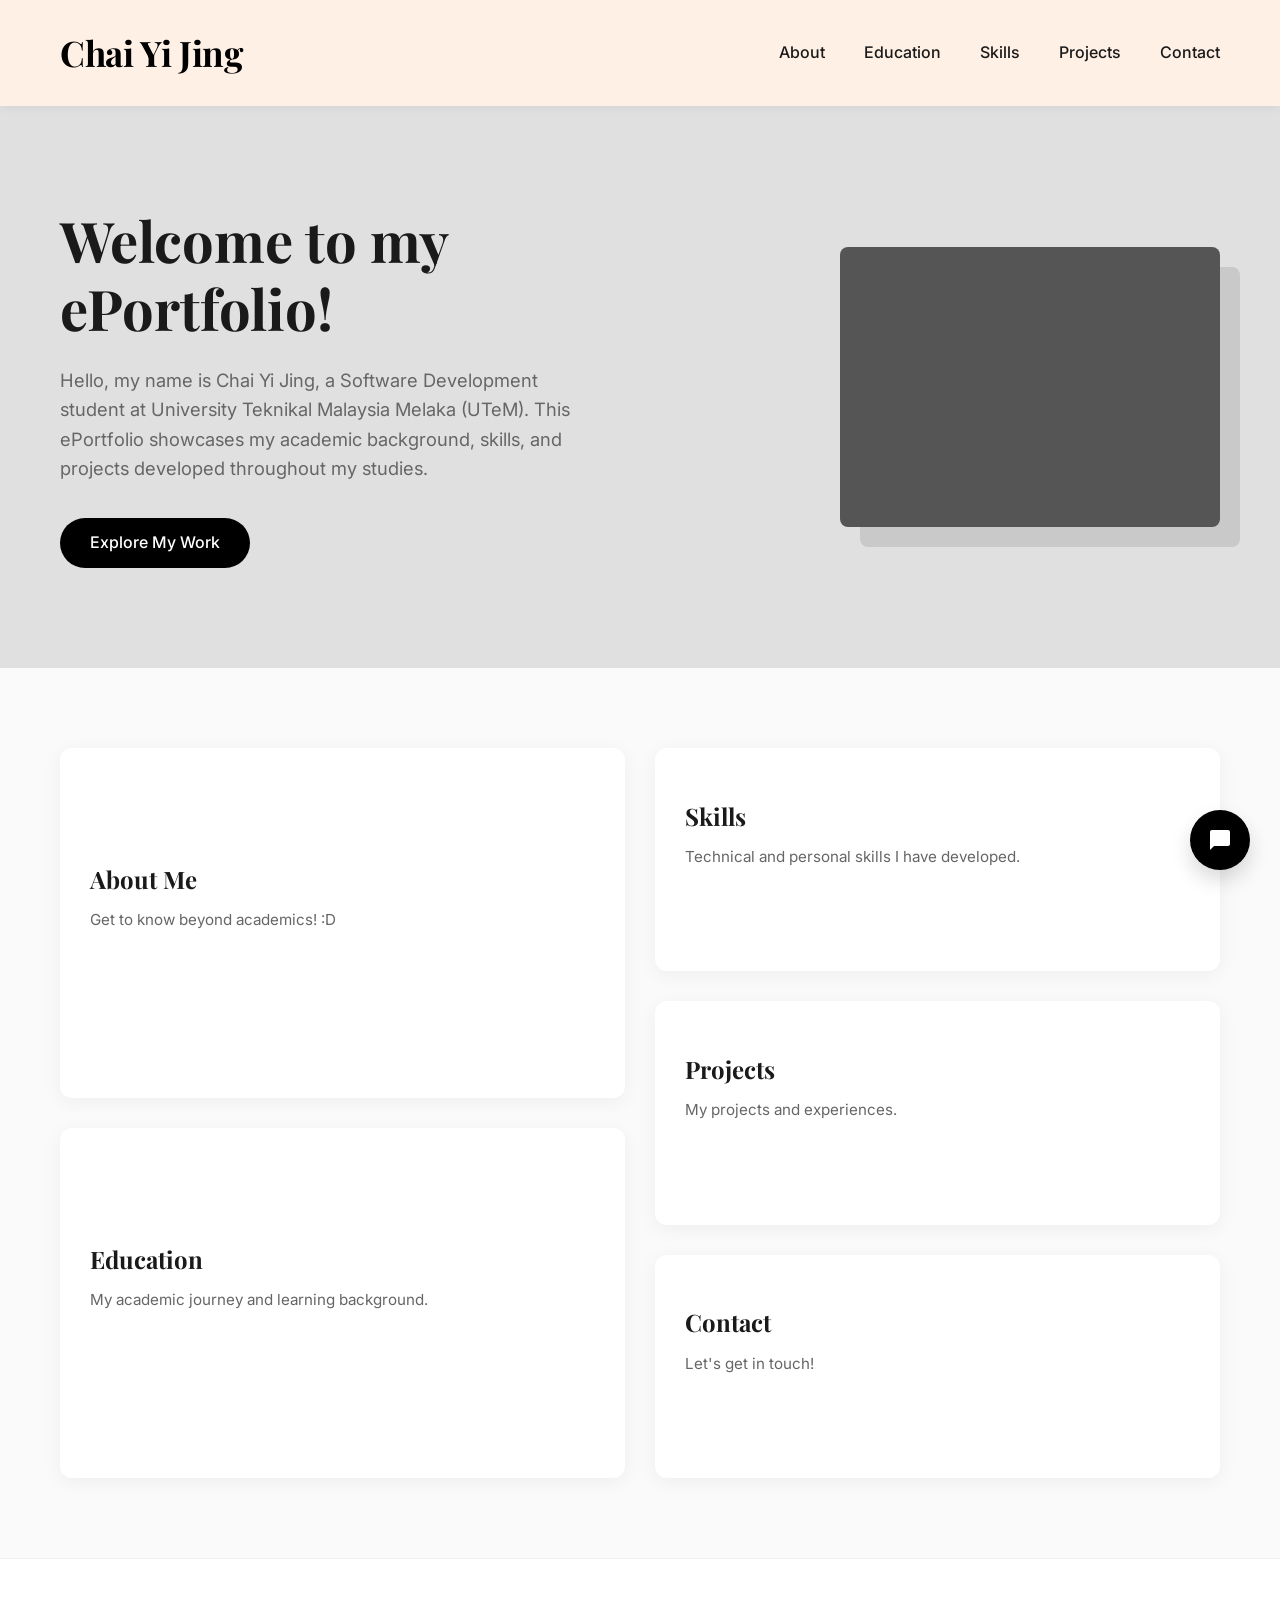
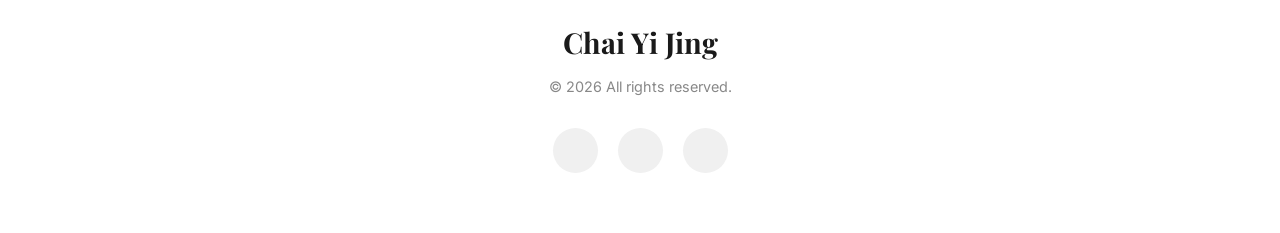
==== index.html @ 1f713e65 "Created simple home page" ====
<!DOCTYPE html>
<html lang="en">

<head>
    <meta charset="UTF-8">
    <meta name="viewport" content="width=device-width, initial-scale=1.0">
    <title>Chai Yi Jing - Portfolio</title>
    <!-- Google Fonts -->
    <link rel="preconnect" href="https://fonts.googleapis.com">
    <link rel="preconnect" href="https://fonts.gstatic.com" crossorigin>
    <link
        href="https://fonts.googleapis.com/css2?family=Inter:wght@400;500;600&family=Playfair+Display:wght@700&display=swap"
        rel="stylesheet">
    <link rel="stylesheet" href="css/style.css">
</head>

<body>
    <!-- Header -->
    <header>
        <div class="container header-container">
            <div class="logo">Chai Yi Jing</div>
            <nav>
                <a href="about.html" class="nav-link">About</a>
                <a href="education.html" class="nav-link">Education</a>
                <a href="skills.html" class="nav-link">Skills</a>
                <a href="projects.html" class="nav-link">Projects</a>
                <a href="contact.html" class="nav-link contact-btn">Contact</a>
            </nav>
        </div>
    </header>

    <main>
        <!-- Hero Section -->
        <section class="hero fade-in">
            <div class="container hero-container">
                <div class="hero-text">
                    <h2>Welcome to my <br>ePortfolio!</h2>
                    <p>
                        Hello, my name is Chai Yi Jing, a Software Development student at University Teknikal Malaysia
                        Melaka (UTeM). This ePortfolio showcases my academic background, skills, and projects developed
                        throughout my studies.
                    </p>
                    <a href="projects.html" class="btn btn-primary">Explore My Work</a>
                </div>
                <div class="hero-image-container">
                    <div class="hero-image-placeholder float-animation">
                        <!-- Placeholder for user image -->
                    </div>
                </div>
            </div>
        </section>

        <!-- Grid Section -->
        <section class="grid-section">
            <div class="container">
                <!-- Left Column -->
                <div class="grid-column left">
                    <div class="grid-item item-large scroll-reveal">
                        <div class="card-content">
                            <h3>About Me</h3>
                            <p>Get to know beyond academics! :D</p>
                            <span class="arrow">→</span>
                        </div>
                    </div>
                    <div class="grid-item item-large scroll-reveal">
                        <div class="card-content">
                            <h3>Education</h3>
                            <p>My academic journey and learning background.</p>
                            <span class="arrow">→</span>
                        </div>
                    </div>
                </div>

                <!-- Right Column -->
                <div class="grid-column right">
                    <div class="grid-item item-medium scroll-reveal">
                        <div class="card-content">
                            <h3>Skills</h3>
                            <p>Technical and personal skills I have developed.</p>
                            <span class="arrow">→</span>
                        </div>
                    </div>
                    <div class="grid-item item-medium scroll-reveal">
                        <div class="card-content">
                            <h3>Projects</h3>
                            <p>My projects and experiences.</p>
                            <span class="arrow">→</span>
                        </div>
                    </div>
                    <div class="grid-item item-medium scroll-reveal">
                        <div class="card-content">
                            <h3>Contact</h3>
                            <p>Let's get in touch!</p>
                            <span class="arrow">→</span>
                        </div>
                    </div>
                </div>
            </div>
        </section>
    </main>

    <!-- Footer -->
    <footer>
        <div class="container">
            <h3>Chai Yi Jing</h3>
            <p>© 2026 All rights reserved.</p>
            <div class="social-icons">
                <a href="#" class="circle"></a>
                <a href="#" class="circle"></a>
                <a href="#" class="circle"></a>
            </div>
            <!-- Chat icon -->
            <div class="chat-icon">
                <svg width="24" height="24" viewBox="0 0 24 24" fill="white" xmlns="http://www.w3.org/2000/svg">
                    <path d="M20 2H4C2.9 2 2 2.9 2 4V22L6 18H20C21.1 18 22 17.1 22 16V4C22 2.9 21.1 2 20 2Z" />
                </svg>
            </div>
        </div>
    </footer>
    <script src="js/script.js"></script>
</body>

</html>
---- css/style.css ----
/* CSS Variables for Consistency */
:root {
    --primary-color: #1a1a1a;
    --secondary-color: #666666;
    --accent-color: #000000;
    --bg-peach: #FFF0E5;
    --bg-gray: #E0E0E0;
    --bg-card: #F5F5F5;
    --font-heading: 'Playfair Display', serif;
    --font-body: 'Inter', sans-serif;
    --transition-speed: 0.3s;
}

/* Reset and Base Styles */
* {
    box-sizing: border-box;
    margin: 0;
    padding: 0;
}

html {
    scroll-behavior: smooth;
}

body {
    font-family: var(--font-body);
    background-color: #ffffff;
    color: var(--primary-color);
    line-height: 1.6;
}

/* Reusable Container */
.container {
    max-width: 1200px;
    margin: 0 auto;
    padding: 0 20px;
}

/* Animations */
@keyframes fadeInUp {
    from {
        opacity: 0;
        transform: translateY(20px);
    }

    to {
        opacity: 1;
        transform: translateY(0);
    }
}

@keyframes float {
    0% {
        transform: translateY(0px);
    }

    50% {
        transform: translateY(-10px);
    }

    100% {
        transform: translateY(0px);
    }
}

/* Header */
header {
    background-color: var(--bg-peach);
    padding: 25px 0;
    position: sticky;
    /* Sticky header for better UX */
    top: 0;
    z-index: 100;
    box-shadow: 0 2px 10px rgba(0, 0, 0, 0.05);
    /* Subtle shadow */
    transition: all 0.3s ease;
}

header.scrolled {
    padding: 15px 0;
    /* Compact padding on scroll */
    background-color: rgba(255, 240, 229, 0.95);
    /* Slightly transparent */
    backdrop-filter: blur(10px);
}

.header-container {
    display: flex;
    justify-content: space-between;
    align-items: center;
}

.logo {
    font-family: var(--font-heading);
    font-size: 2.2rem;
    font-weight: 700;
    color: var(--accent-color);
    letter-spacing: -0.5px;
    transition: font-size 0.3s ease;
}

header.scrolled .logo {
    font-size: 1.8rem;
    /* Smaller logo on scroll */
}

nav {
    transition: all 0.3s ease;
}

header.scrolled nav {
    opacity: 0;
    pointer-events: none;
    transform: translateY(-10px);
}

nav .nav-link {
    text-decoration: none;
    color: var(--primary-color);
    margin-left: 35px;
    font-weight: 500;
    font-size: 1rem;
    position: relative;
    transition: color var(--transition-speed);
}

/* Hover underline effect */
nav .nav-link::after {
    content: '';
    position: absolute;
    width: 0;
    height: 2px;
    bottom: -5px;
    left: 0;
    background-color: var(--accent-color);
    transition: width var(--transition-speed);
}

nav .nav-link:hover::after {
    width: 100%;
}

/* Hero Section */
.hero {
    background-color: var(--bg-gray);
    padding: 100px 0;
    animation: fadeInUp 0.8s ease-out;
}

.hero-container {
    display: flex;
    justify-content: space-between;
    align-items: center;
}

.hero-text {
    flex: 1;
    padding-right: 80px;
}

.hero-text h2 {
    font-family: var(--font-heading);
    font-size: 3.5rem;
    font-weight: 700;
    margin-bottom: 25px;
    line-height: 1.2;
}

.hero-text p {
    font-size: 1.15rem;
    color: var(--secondary-color);
    max-width: 520px;
    margin-bottom: 35px;
}

/* Button Style */
.btn {
    display: inline-block;
    padding: 12px 30px;
    background-color: var(--accent-color);
    color: white;
    text-decoration: none;
    border-radius: 30px;
    font-weight: 500;
    transition: all var(--transition-speed);
}

.btn:hover {
    background-color: #333;
    transform: translateY(-2px);
    box-shadow: 0 5px 15px rgba(0, 0, 0, 0.2);
}

.hero-image-container {
    flex: 1;
    display: flex;
    justify-content: flex-end;
    position: relative;
}

.hero-image-placeholder {
    width: 380px;
    height: 280px;
    background-color: #555;
    /* Darker gray for contrast */
    border-radius: 8px;
    box-shadow: 20px 20px 0px rgba(0, 0, 0, 0.1);
    /* Decorative shadow offset */
    animation: float 6s ease-in-out infinite;
}

/* Grid Section */
.grid-section {
    padding: 80px 0;
    background-color: #fafafa;
}

.grid-section .container {
    display: grid;
    grid-template-columns: 1fr 1fr;
    gap: 30px;
}

.grid-column {
    display: flex;
    flex-direction: column;
    gap: 30px;
}

/* Card Styles */
.grid-item {
    background-color: white;
    border-radius: 12px;
    overflow: hidden;
    position: relative;
    box-shadow: 0 4px 20px rgba(0, 0, 0, 0.05);
    transition: all 0.4s ease;
    cursor: pointer;
    min-height: 200px;
    /* Ensure visibility */
    display: flex;
    flex-direction: column;
    justify-content: center;
}

.grid-item:hover {
    transform: translateY(-10px);
    box-shadow: 0 15px 30px rgba(0, 0, 0, 0.1);
}

.item-large {
    flex: 1;
    min-height: 350px;
}

.item-medium {
    flex: 1;
    min-height: 200px;
}

.card-content {
    padding: 30px;
}

.card-content h3 {
    font-family: var(--font-heading);
    font-size: 1.5rem;
    margin-bottom: 10px;
}

.card-content p {
    color: var(--secondary-color);
    font-size: 0.95rem;
}

.arrow {
    font-size: 1.5rem;
    margin-top: 15px;
    display: block;
    opacity: 0;
    transform: translateX(-10px);
    transition: all 0.3s;
}

.grid-item:hover .arrow {
    opacity: 1;
    transform: translateX(0);
}

/* Footer */
footer {
    padding: 60px 0;
    text-align: center;
    background-color: white;
    border-top: 1px solid #f0f0f0;
}

footer h3 {
    font-family: var(--font-heading);
    font-size: 1.8rem;
    margin-bottom: 10px;
}

footer p {
    color: #888;
    font-size: 0.9rem;
    margin-bottom: 30px;
}

.social-icons {
    display: flex;
    justify-content: center;
    gap: 20px;
}

.circle {
    width: 45px;
    height: 45px;
    background-color: #f0f0f0;
    border-radius: 50%;
    transition: background-color 0.3s;
}

.circle:hover {
    background-color: var(--bg-peach);
}

/* Chat Icon */
.chat-icon {
    position: fixed;
    bottom: 30px;
    right: 30px;
    background-color: #000;
    width: 60px;
    height: 60px;
    border-radius: 50%;
    display: flex;
    justify-content: center;
    align-items: center;
    box-shadow: 0 10px 20px rgba(0, 0, 0, 0.15);
    cursor: pointer;
    transition: transform 0.3s;
}

.chat-icon:hover {
    transform: scale(1.1) rotate(10deg);
}
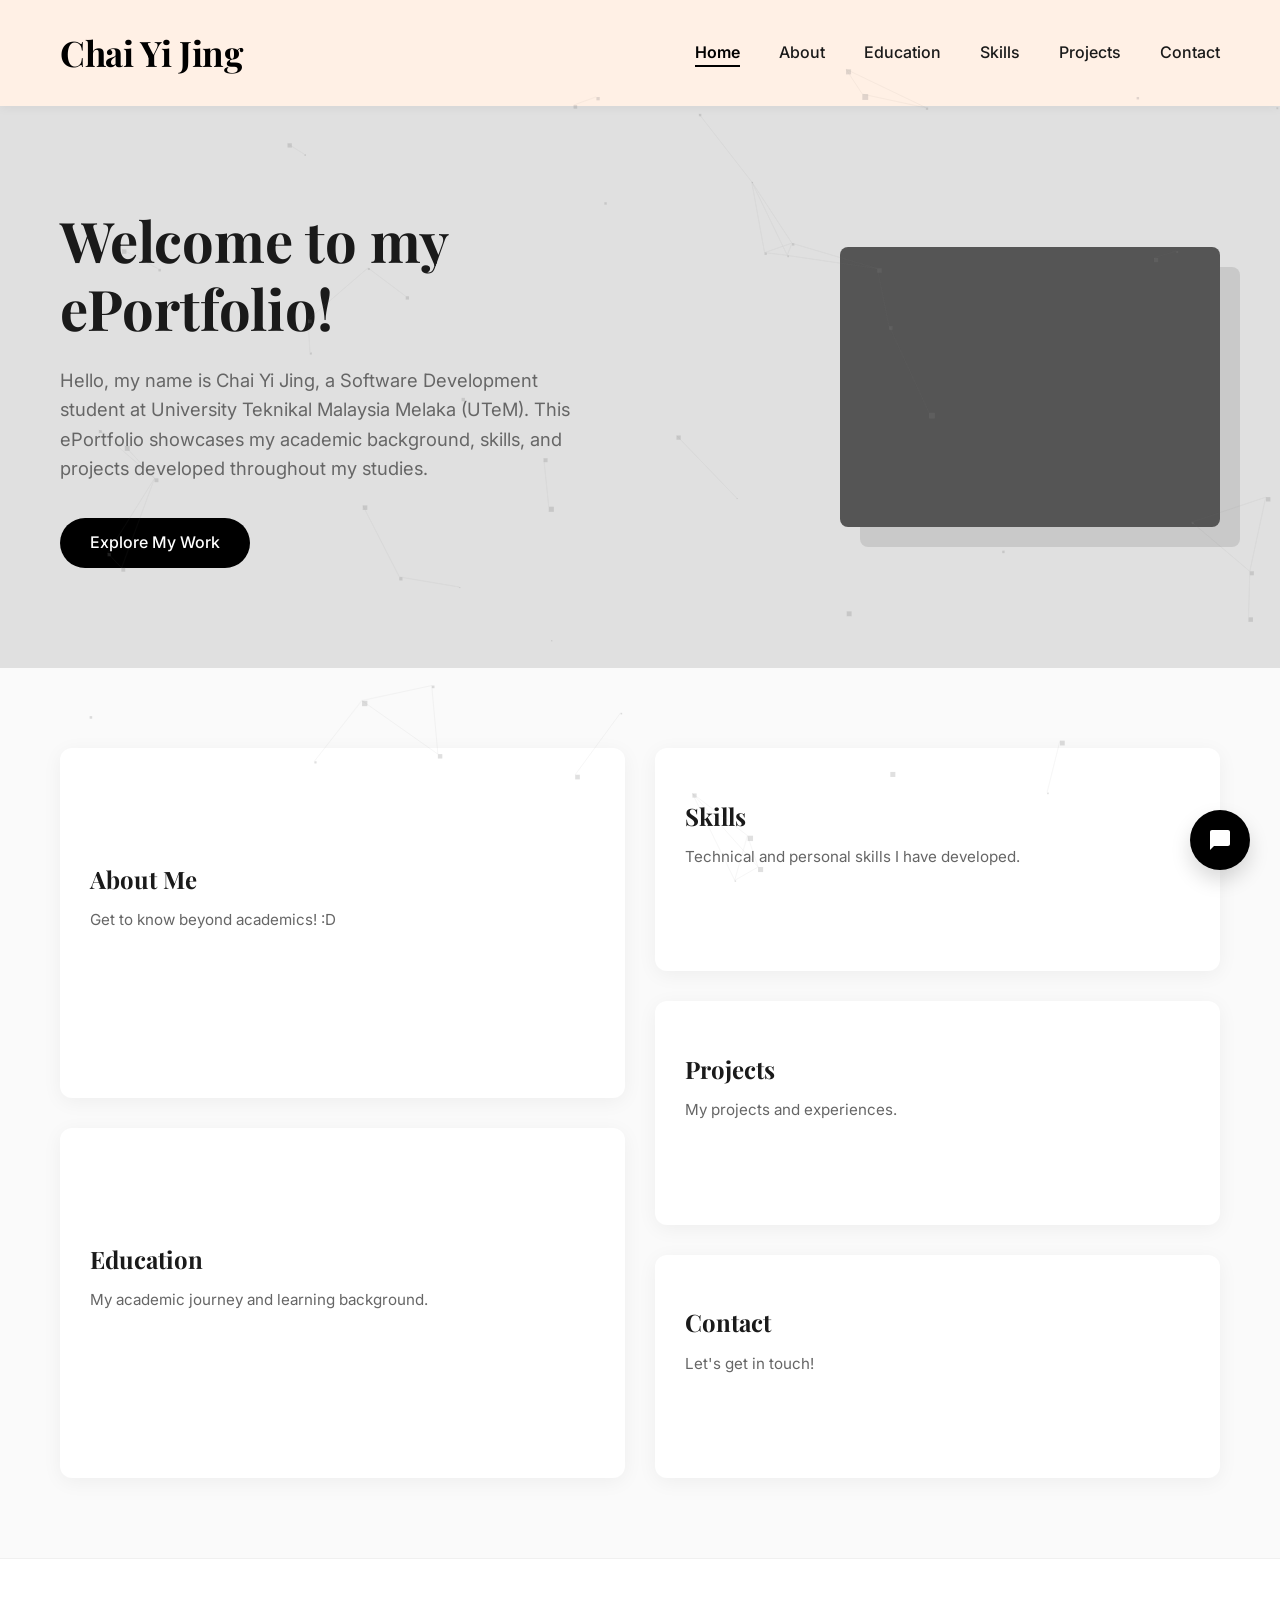
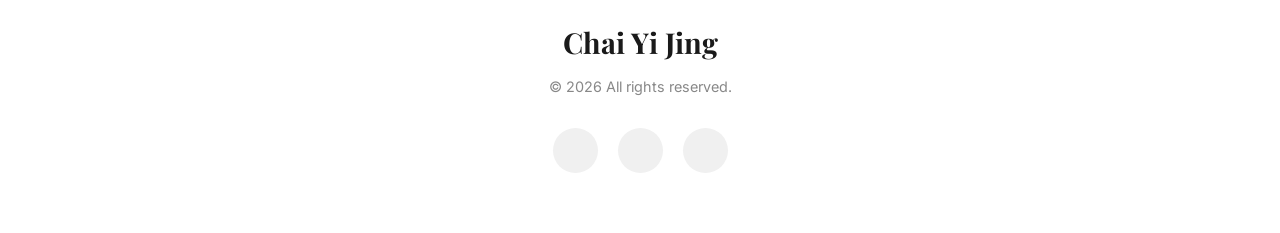
==== commit e74cdd1a: "Added navigation from home to about." ====
--- a/index.html
+++ b/index.html
@@ -18,8 +18,9 @@
     <!-- Header -->
     <header>
         <div class="container header-container">
-            <div class="logo">Chai Yi Jing</div>
+            <a href="index.html" class="logo">Chai Yi Jing</a>
             <nav>
+                <a href="index.html" class="nav-link active">Home</a>
                 <a href="about.html" class="nav-link">About</a>
                 <a href="education.html" class="nav-link">Education</a>
                 <a href="skills.html" class="nav-link">Skills</a>
--- a/css/style.css
+++ b/css/style.css
@@ -97,6 +97,8 @@
     color: var(--accent-color);
     letter-spacing: -0.5px;
     transition: font-size 0.3s ease;
+    text-decoration: none;
+    /* Added to remove underline from link */
 }
 
 header.scrolled .logo {
@@ -137,6 +139,16 @@
 }
 
 nav .nav-link:hover::after {
+    width: 100%;
+}
+
+/* Active Nav Link */
+.nav-link.active {
+    color: var(--accent-color);
+    font-weight: 600;
+}
+
+.nav-link.active::after {
     width: 100%;
 }
 
@@ -344,4 +356,347 @@
 
 .chat-icon:hover {
     transform: scale(1.1) rotate(10deg);
+}
+
+/* Interactive Background */
+#bg-canvas {
+    position: fixed;
+    top: 0;
+    left: 0;
+    width: 100%;
+    height: 100%;
+    z-index: 999;
+    pointer-events: none;
+    mix-blend-mode: exclusion;
+    opacity: 0.35;
+    /* Significantly reduced for minimal obstruction */
+}
+
+/* --- ENHANCED ANIMATIONS --- */
+.scroll-reveal {
+    opacity: 0;
+    transform: translateY(30px);
+    transition: all 0.8s ease-out;
+}
+
+.slide-left {
+    opacity: 0;
+    transform: translateX(-50px);
+    transition: all 0.8s ease-out;
+}
+
+.slide-right {
+    opacity: 0;
+    transform: translateX(50px);
+    transition: all 0.8s ease-out;
+}
+
+.scale-up {
+    opacity: 0;
+    transform: scale(0.8);
+    transition: all 0.6s cubic-bezier(0.175, 0.885, 0.32, 1.275);
+}
+
+.scroll-reveal.active,
+.slide-left.active,
+.slide-right.active,
+.scale-up.active {
+    opacity: 1;
+    transform: translate(0) scale(1);
+}
+
+/* --- ABOUT PAGE REDESIGN --- */
+
+/* Hero Overrides */
+.about-hero-image {
+    width: 400px;
+    height: 500px;
+    object-fit: cover;
+    border-radius: 20px;
+    box-shadow: 20px 20px 0px var(--accent-color);
+}
+
+/* Story Section */
+.story-section {
+    padding: 100px 0;
+    background-color: white;
+    overflow: hidden;
+}
+
+.story-grid {
+    display: grid;
+    grid-template-columns: 1fr 1fr;
+    gap: 80px;
+    align-items: center;
+}
+
+.story-text h3 {
+    font-family: var(--font-heading);
+    font-size: 2.8rem;
+    margin-bottom: 30px;
+    position: relative;
+    display: inline-block;
+}
+
+.story-text h3::after {
+    content: '';
+    position: absolute;
+    bottom: 5px;
+    left: 0;
+    width: 100%;
+    height: 8px;
+    /* Thick underline */
+    background-color: rgba(26, 26, 26, 0.1);
+    z-index: -1;
+}
+
+.story-text p {
+    font-size: 1.1rem;
+    color: var(--secondary-color);
+    margin-bottom: 25px;
+    text-align: justify;
+}
+
+/* About Page Hero (Distinct Design) */
+.about-hero-section {
+    background-color: var(--accent-color);
+    /* Black */
+    padding: 120px 0;
+    text-align: center;
+    position: relative;
+    overflow: hidden;
+    animation: fadeInUp 0.8s ease-out;
+}
+
+.about-hero-content {
+    max-width: 800px;
+    margin: 0 auto;
+    position: relative;
+    z-index: 2;
+}
+
+.about-hero-content h2 {
+    font-family: var(--font-heading);
+    font-size: 4rem;
+    font-weight: 700;
+    margin-bottom: 20px;
+    line-height: 1.1;
+    color: #ffffff;
+    /* White */
+}
+
+.about-hero-content p {
+    font-size: 1.25rem;
+    color: #cccccc;
+    /* Light Gray */
+    max-width: 600px;
+    margin: 0 auto;
+}
+
+/* Personal Profile */
+.profile-section {
+    padding: 80px 0;
+    background-color: var(--bg-peach);
+}
+
+.profile-container {
+    background-color: white;
+    border-radius: 20px;
+    padding: 50px;
+    box-shadow: 0 10px 40px rgba(0, 0, 0, 0.05);
+    display: flex;
+    flex-wrap: wrap;
+    gap: 50px;
+}
+
+.profile-info {
+    flex: 1;
+    min-width: 300px;
+}
+
+.profile-header {
+    margin-bottom: 30px;
+    border-bottom: 2px solid var(--bg-gray);
+    padding-bottom: 20px;
+}
+
+.profile-header h3 {
+    font-family: var(--font-heading);
+    font-size: 2.2rem;
+    margin-bottom: 10px;
+}
+
+.info-grid {
+    display: grid;
+    grid-template-columns: 1fr 1fr;
+    gap: 20px;
+}
+
+.info-item h5 {
+    font-size: 0.9rem;
+    color: var(--secondary-color);
+    text-transform: uppercase;
+    letter-spacing: 1px;
+    margin-bottom: 5px;
+}
+
+.info-item p {
+    font-size: 1.1rem;
+    font-weight: 500;
+}
+
+.profile-bio {
+    flex: 1;
+    min-width: 300px;
+    display: flex;
+    flex-direction: column;
+    justify-content: center;
+}
+
+.profile-bio p {
+    margin-bottom: 20px;
+    color: var(--secondary-color);
+    line-height: 1.8;
+}
+
+/* Interests Section (Redesigned) */
+.interests-section {
+    padding: 100px 0;
+    background-color: white;
+}
+
+.interests-grid {
+    display: grid;
+    grid-template-columns: 1fr 1fr;
+    /* 2 Columns for large space */
+    gap: 40px;
+    margin-top: 50px;
+}
+
+.interest-card {
+    background: #fff;
+    border-radius: 20px;
+    overflow: hidden;
+    box-shadow: 0 5px 20px rgba(0, 0, 0, 0.05);
+    transition: all 0.4s ease;
+    border: 1px solid #eee;
+}
+
+.interest-card:hover {
+    transform: translateY(-10px);
+    box-shadow: 0 20px 40px rgba(0, 0, 0, 0.1);
+}
+
+.interest-image-placeholder {
+    width: 100%;
+    height: 300px;
+    /* Large space for photo */
+    background-color: #eee;
+    display: flex;
+    align-items: center;
+    justify-content: center;
+    color: #888;
+    font-size: 1.2rem;
+    overflow: hidden;
+}
+
+.interest-image-placeholder img {
+    width: 100%;
+    height: 100%;
+    object-fit: cover;
+    transition: transform 0.5s ease;
+}
+
+.interest-card:hover .interest-image-placeholder img {
+    transform: scale(1.05);
+}
+
+.interest-content {
+    padding: 30px;
+    text-align: center;
+}
+
+.interest-content h4 {
+    font-family: var(--font-heading);
+    font-size: 1.8rem;
+    margin-bottom: 10px;
+}
+
+.interest-content p {
+    color: var(--secondary-color);
+}
+
+/* Gallery Section */
+.gallery-section {
+    padding: 80px 0;
+    background-color: #fafafa;
+}
+
+.section-header {
+    text-align: center;
+    max-width: 600px;
+    margin: 0 auto 50px;
+}
+
+.section-header h3 {
+    font-family: var(--font-heading);
+    font-size: 2.5rem;
+    margin-bottom: 15px;
+}
+
+.gallery-grid {
+    display: grid;
+    grid-template-columns: repeat(auto-fill, minmax(280px, 1fr));
+    gap: 20px;
+}
+
+.gallery-item {
+    height: 300px;
+    border-radius: 12px;
+    background-size: cover;
+    background-position: center;
+    transition: transform 0.4s ease;
+}
+
+.gallery-item:hover {
+    transform: translateY(-5px);
+}
+
+.gallery-placeholder {
+    width: 100%;
+    height: 100%;
+    background-color: #ddd;
+    display: flex;
+    align-items: center;
+    justify-content: center;
+    color: #777;
+    font-size: 1.2rem;
+}
+
+/* Animation Delays */
+.delay-1 {
+    animation-delay: 0.2s;
+}
+
+.delay-2 {
+    animation-delay: 0.4s;
+}
+
+/* Responsive */
+@media screen and (max-width: 768px) {
+    .story-grid {
+        grid-template-columns: 1fr;
+    }
+
+    .interests-grid {
+        grid-template-columns: 1fr;
+    }
+
+    .profile-container {
+        padding: 30px;
+    }
+
+    .gallery-grid {
+        grid-template-columns: 1fr;
+    }
 }
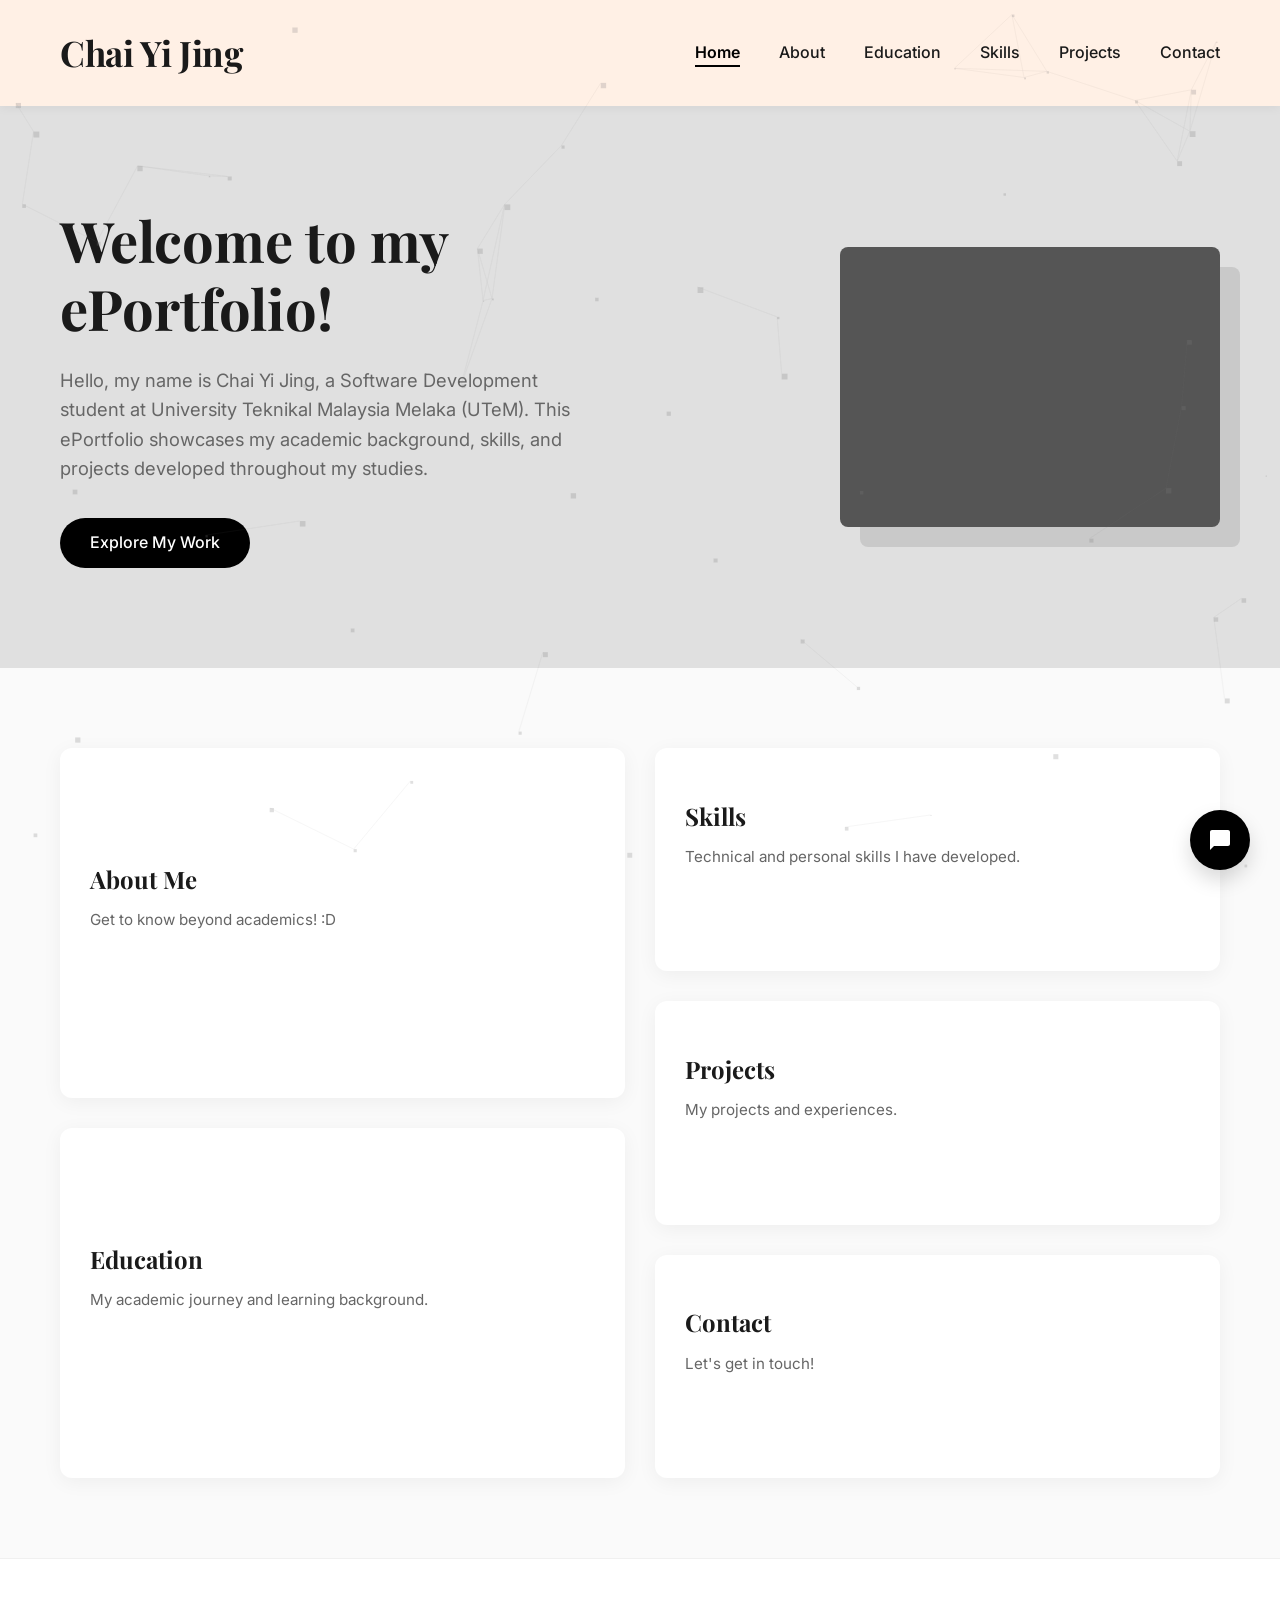
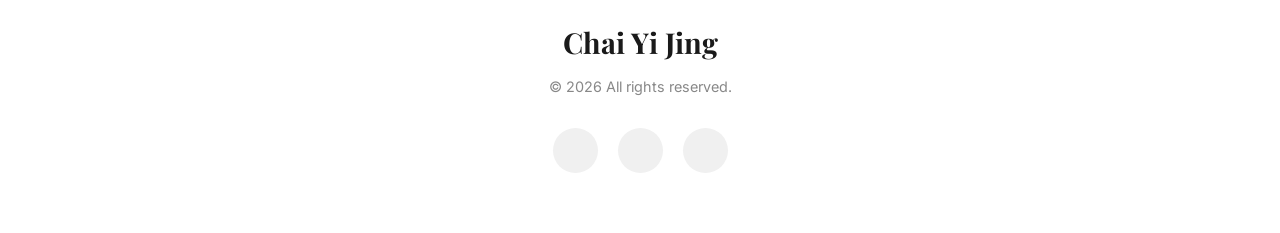
==== commit 1db462d4: "Updated navigation from home to about." ====
--- a/index.html
+++ b/index.html
@@ -18,7 +18,7 @@
     <!-- Header -->
     <header>
         <div class="container header-container">
-            <a href="index.html" class="logo">Chai Yi Jing</a>
+            <a href="index.html" class="logo" style="text-decoration: none; color: inherit;">Chai Yi Jing</a>
             <nav>
                 <a href="index.html" class="nav-link active">Home</a>
                 <a href="about.html" class="nav-link">About</a>
--- a/css/style.css
+++ b/css/style.css
@@ -97,8 +97,6 @@
     color: var(--accent-color);
     letter-spacing: -0.5px;
     transition: font-size 0.3s ease;
-    text-decoration: none;
-    /* Added to remove underline from link */
 }
 
 header.scrolled .logo {
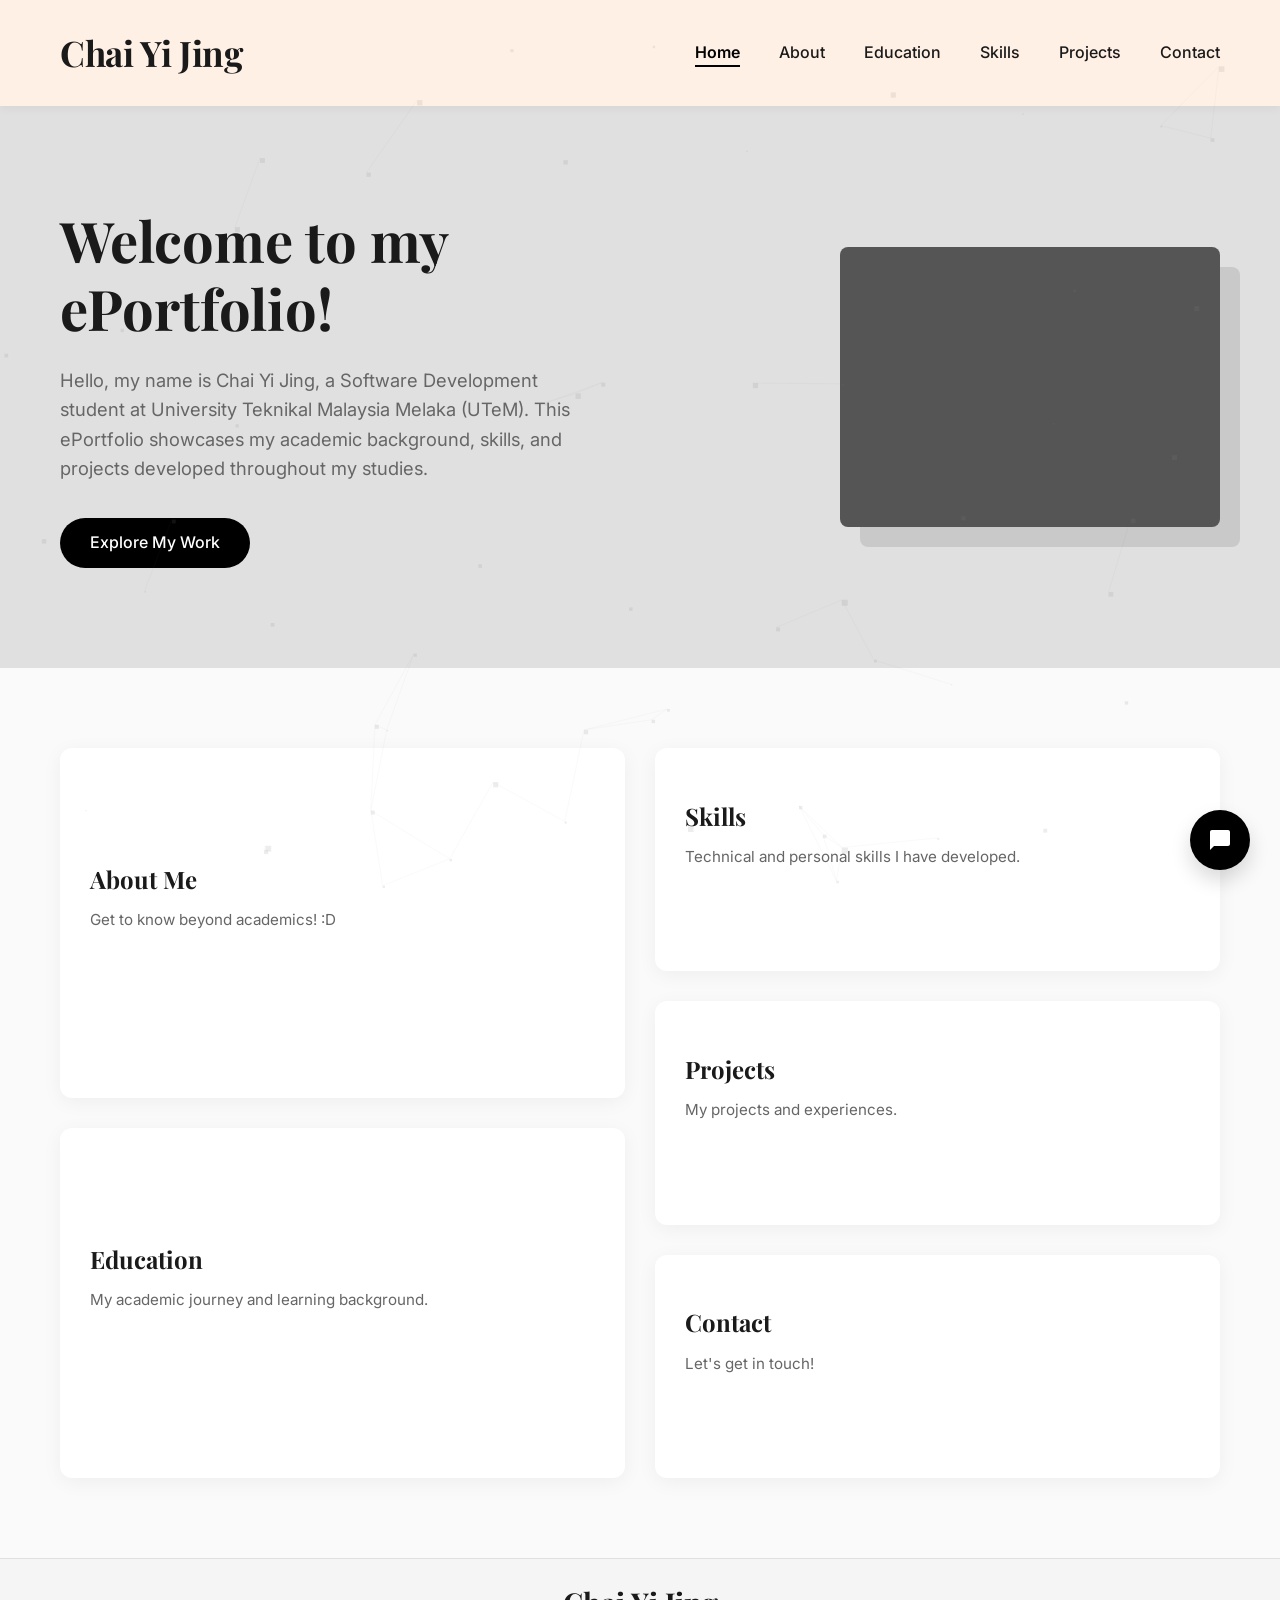
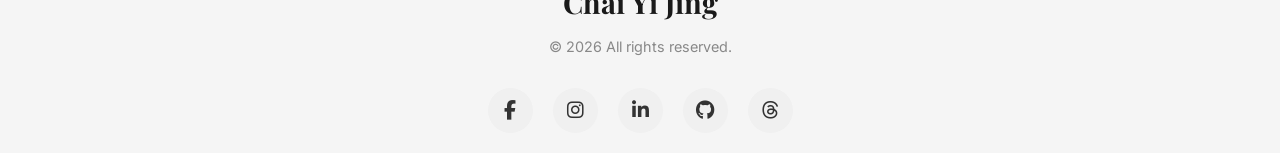
==== commit 357f3c21: "Updated the pages design." ====
--- a/index.html
+++ b/index.html
@@ -12,6 +12,8 @@
         href="https://fonts.googleapis.com/css2?family=Inter:wght@400;500;600&family=Playfair+Display:wght@700&display=swap"
         rel="stylesheet">
     <link rel="stylesheet" href="css/style.css">
+    <!-- Font Awesome (Upgraded) -->
+    <link rel="stylesheet" href="https://cdnjs.cloudflare.com/ajax/libs/font-awesome/6.5.1/css/all.min.css">
 </head>
 
 <body>
@@ -106,9 +108,16 @@
             <h3>Chai Yi Jing</h3>
             <p>© 2026 All rights reserved.</p>
             <div class="social-icons">
-                <a href="#" class="circle"></a>
-                <a href="#" class="circle"></a>
-                <a href="#" class="circle"></a>
+                <a href="https://www.facebook.com/share/183skfLZ9q/?mibextid=wwXIfr" class="circle" title="Facebook"
+                    target="_blank" rel="noopener noreferrer"><i class="fab fa-facebook-f"></i></a>
+                <a href="https://www.instagram.com/yijing_2003?igsh=NmhtZmMzMTYzN25p&utm_source=qr" class="circle"
+                    title="Instagram" target="_blank" rel="noopener noreferrer"><i class="fab fa-instagram"></i></a>
+                <a href="https://www.linkedin.com/in/chai-yi-jing-761018358" class="circle" title="LinkedIn"
+                    target="_blank" rel="noopener noreferrer"><i class="fab fa-linkedin-in"></i></a>
+                <a href="https://github.com/Jinggggg030?tab=overview&from=2026-01-01&to=2026-01-07" class="circle"
+                    title="GitHub" target="_blank" rel="noopener noreferrer"><i class="fab fa-github"></i></a>
+                <a href="https://www.threads.com/@yijing_2003?igshid=NTc4MTIwNjQ2YQ==" class="circle" title="Threads"
+                    target="_blank" rel="noopener noreferrer"><i class="fa-brands fa-threads"></i></a>
             </div>
             <!-- Chat icon -->
             <div class="chat-icon">
--- a/css/style.css
+++ b/css/style.css
@@ -299,10 +299,10 @@
 
 /* Footer */
 footer {
-    padding: 60px 0;
+    padding: 20px 0;
     text-align: center;
-    background-color: white;
-    border-top: 1px solid #f0f0f0;
+    background-color: var(--bg-card);
+    border-top: 1px solid #e0e0e0;
 }
 
 footer h3 {
@@ -328,11 +328,23 @@
     height: 45px;
     background-color: #f0f0f0;
     border-radius: 50%;
-    transition: background-color 0.3s;
+    transition: background-color 0.3s, transform 0.3s;
+    /* Added transform */
+    display: flex;
+    /* Center the icon */
+    align-items: center;
+    justify-content: center;
+    color: #333;
+    /* Icon color */
+    text-decoration: none;
+    font-size: 1.2rem;
 }
 
 .circle:hover {
-    background-color: var(--bg-peach);
+    background-color: var(--accent-color);
+    /* Use accent (black) or peach? User said logo. */
+    color: #fff;
+    transform: translateY(-5px);
 }
 
 /* Chat Icon */
@@ -365,9 +377,11 @@
     height: 100%;
     z-index: 999;
     pointer-events: none;
-    mix-blend-mode: exclusion;
-    opacity: 0.35;
-    /* Significantly reduced for minimal obstruction */
+    mix-blend-mode: difference;
+    opacity: 0.2;
+    /* Standard visibility for white sections */
+    transition: opacity 0.5s ease;
+    /* Smooth toggle */
 }
 
 /* --- ENHANCED ANIMATIONS --- */
@@ -417,7 +431,7 @@
 /* Story Section */
 .story-section {
     padding: 100px 0;
-    background-color: white;
+    background-color: var(--bg-card);
     overflow: hidden;
 }
 
@@ -494,11 +508,11 @@
 /* Personal Profile */
 .profile-section {
     padding: 80px 0;
-    background-color: var(--bg-peach);
+    background-color: var(--bg-gray);
 }
 
 .profile-container {
-    background-color: white;
+    background-color: var(--bg-card);
     border-radius: 20px;
     padding: 50px;
     box-shadow: 0 10px 40px rgba(0, 0, 0, 0.05);
@@ -560,7 +574,878 @@
 /* Interests Section (Redesigned) */
 .interests-section {
     padding: 100px 0;
-    background-color: white;
+    background-color: var(--bg-card);
+}
+
+/* ... existing interests styles ... */
+
+/* --- HERO DECORATIONS --- */
+.hero-decor {
+    position: absolute;
+    top: 50%;
+    transform: translateY(-50%);
+    z-index: 0;
+    pointer-events: none;
+    /* Non-interactive background */
+}
+
+.hero-decor-left {
+    left: 5%;
+    text-align: left;
+}
+
+.hero-decor-right {
+    right: 5%;
+    top: 65%;
+    /* Positioned lower than the left side (50%) */
+}
+
+/* Code Snippets */
+.code-float {
+    font-family: 'Fira Code', 'Courier New', monospace;
+    font-size: 1.2rem;
+    color: var(--accent-color);
+    opacity: 0.15;
+    /* Low opacity */
+    margin-bottom: 20px;
+    background: rgba(255, 255, 255, 0.5);
+    padding: 5px 10px;
+    border-radius: 4px;
+    animation: floatCode 6s ease-in-out infinite;
+}
+
+.cf-2 {
+    animation-delay: 2s;
+    margin-left: 40px;
+}
+
+.cf-3 {
+    animation-delay: 4s;
+    margin-left: 20px;
+}
+
+.cf-4 {
+    animation-delay: 1.5s;
+    margin-right: 30px;
+    text-align: right;
+}
+
+.cf-5 {
+    animation-delay: 3.5s;
+    margin-right: 10px;
+    text-align: right;
+}
+
+.cf-6 {
+    animation-delay: 5s;
+    margin-right: 50px;
+    text-align: right;
+}
+
+@keyframes floatCode {
+
+    0%,
+    100% {
+        transform: translateY(0);
+    }
+
+    50% {
+        transform: translateY(-15px);
+    }
+}
+
+/* --- DYNAMIC BACKGROUND SHAPES --- */
+.dynamic-shapes-container {
+    position: absolute;
+    top: 0;
+    left: 0;
+    width: 100%;
+    height: 100%;
+    overflow: hidden;
+    z-index: 0;
+    pointer-events: none;
+}
+
+.shape {
+    position: absolute;
+    opacity: 0.6;
+    /* Lower transparency = More Visible */
+    color: var(--accent-color);
+}
+
+/* 1. DETAILED ATOM SHAPE */
+.atom-shape {
+    width: 120px;
+    height: 120px;
+    top: 20%;
+    right: 15%;
+    animation: wander1 25s infinite alternate ease-in-out;
+}
+
+.atom-shape .nucleus {
+    position: absolute;
+    top: 50%;
+    left: 50%;
+    width: 12px;
+    height: 12px;
+    background: var(--accent-color);
+    border-radius: 50%;
+    transform: translate(-50%, -50%);
+    box-shadow: 0 0 10px var(--accent-color);
+}
+
+.atom-shape .orbit {
+    position: absolute;
+    top: 50%;
+    left: 50%;
+    width: 100%;
+    height: 35px;
+    border: 1px solid var(--accent-color);
+    /* Thicker border? */
+    border-width: 1.5px;
+    border-radius: 50%;
+    transform: translate(-50%, -50%);
+}
+
+.orbit-1 {
+    animation: spinAtom1 4s infinite linear;
+}
+
+.orbit-2 {
+    animation: spinAtom2 5s infinite linear;
+}
+
+.orbit-3 {
+    animation: spinAtom3 6s infinite linear;
+}
+
+.orbit-4 {
+    animation: spinAtom4 7s infinite linear;
+}
+
+@keyframes spinAtom1 {
+    100% {
+        transform: translate(-50%, -50%) rotate(360deg);
+    }
+}
+
+@keyframes spinAtom2 {
+    0% {
+        transform: translate(-50%, -50%) rotate(60deg);
+    }
+
+    100% {
+        transform: translate(-50%, -50%) rotate(420deg);
+    }
+}
+
+@keyframes spinAtom3 {
+    0% {
+        transform: translate(-50%, -50%) rotate(120deg);
+    }
+
+    100% {
+        transform: translate(-50%, -50%) rotate(480deg);
+    }
+}
+
+@keyframes spinAtom4 {
+    0% {
+        transform: translate(-50%, -50%) rotate(-60deg);
+    }
+
+    100% {
+        transform: translate(-50%, -50%) rotate(300deg);
+    }
+}
+
+/* 2. ABSTRACT FOLDED PAPER SHAPES */
+.abstract-shape {
+    background: linear-gradient(135deg, rgba(0, 0, 0, 0.1), rgba(0, 0, 0, 0.02));
+    border: 1px solid rgba(0, 0, 0, 0.1);
+    backdrop-filter: blur(2px);
+}
+
+.abs-1 {
+    width: 80px;
+    height: 100px;
+    top: 60%;
+    left: 10%;
+    clip-path: polygon(20% 0%, 100% 20%, 80% 100%, 0% 80%);
+    animation: wander2 30s infinite alternate ease-in-out;
+    background-color: var(--accent-color);
+    /* Tint */
+}
+
+.abs-2 {
+    width: 60px;
+    height: 80px;
+    top: 15%;
+    left: 40%;
+    clip-path: polygon(50% 0%, 100% 50%, 50% 100%, 0% 50%);
+    /* Diamond-ish */
+    animation: wander3 35s infinite alternate ease-in-out;
+    border: 2px solid var(--accent-color);
+    background: none;
+}
+
+.abs-3 {
+    width: 90px;
+    height: 60px;
+    bottom: 20%;
+    right: 30%;
+    clip-path: polygon(0% 20%, 60% 0%, 100% 50%, 40% 100%);
+    animation: wander4 28s infinite alternate ease-in-out;
+    background-color: rgba(0, 0, 0, 0.05);
+    border-left: 5px solid var(--accent-color);
+}
+
+/* WANDERING ANIMATIONS (Traversing the section) */
+@keyframes wander1 {
+    0% {
+        transform: translate(0, 0);
+    }
+
+    33% {
+        transform: translate(-100px, 50px);
+    }
+
+    66% {
+        transform: translate(-300px, -20px);
+    }
+
+    100% {
+        transform: translate(-500px, 100px);
+    }
+}
+
+@keyframes wander2 {
+    0% {
+        left: 10%;
+        top: 60%;
+        transform: rotate(0deg);
+    }
+
+    50% {
+        left: 60%;
+        top: 20%;
+        transform: rotate(180deg);
+    }
+
+    100% {
+        left: 90%;
+        top: 80%;
+        transform: rotate(360deg);
+    }
+}
+
+@keyframes wander3 {
+    0% {
+        transform: translate(0, 0) scale(1);
+    }
+
+    50% {
+        transform: translate(300px, 200px) scale(1.5);
+    }
+
+    100% {
+        transform: translate(-200px, 100px) scale(0.8);
+    }
+}
+
+@keyframes wander4 {
+    0% {
+        transform: rotate(45deg) translate(0, 0);
+    }
+
+    100% {
+        transform: rotate(405deg) translate(-400px, -100px);
+    }
+}
+
+/* --- EDUCATION PAGE STYLES --- */
+.education-hero-section {
+    background: linear-gradient(135deg, #fdfbfb 0%, #ebedee 100%);
+    padding: 140px 0 80px;
+    text-align: center;
+    position: relative;
+    overflow: hidden;
+}
+
+/* Decorative background circle */
+.hero-bg-accent {
+    position: absolute;
+    width: 400px;
+    height: 400px;
+    background: linear-gradient(45deg, var(--accent-color), #a18cd1);
+    border-radius: 50%;
+    top: -100px;
+    left: 50%;
+    transform: translateX(-50%);
+    opacity: 0.05;
+    z-index: 0;
+    filter: blur(80px);
+}
+
+.education-hero-content {
+    position: relative;
+    z-index: 1;
+}
+
+.hero-subtitle {
+    display: block;
+    color: var(--accent-color);
+    font-weight: 600;
+    letter-spacing: 3px;
+    text-transform: uppercase;
+    margin-bottom: 20px;
+    font-size: 0.9rem;
+}
+
+.education-hero-section h2 {
+    font-family: var(--font-heading);
+    font-size: 3.8rem;
+    color: var(--text-color);
+    margin-bottom: 25px;
+    line-height: 1.1;
+}
+
+.education-hero-section p {
+    color: #666;
+    max-width: 600px;
+    margin: 0 auto 30px;
+    font-size: 1.25rem;
+    font-family: 'Playfair Display', serif;
+    /* Elegant styling */
+    font-style: italic;
+}
+
+/* --- 3D ORB WIDGET --- */
+.scene-3d-container {
+    width: 200px;
+    height: 200px;
+    margin: 60px auto 0;
+    perspective: 1000px;
+}
+
+.cube-3d {
+    width: 100%;
+    height: 100%;
+    position: relative;
+    transform-style: preserve-3d;
+    animation: spinCube 10s infinite linear;
+}
+
+.cube-face {
+    position: absolute;
+    width: 200px;
+    height: 200px;
+    border: 2px solid rgba(0, 0, 0, 0.1);
+    /* Subtle border */
+    background: rgba(255, 255, 255, 0.4);
+    /* Glassy look */
+    backdrop-filter: blur(5px);
+    display: flex;
+    align-items: center;
+    justify-content: center;
+    font-size: 1.5rem;
+    font-weight: bold;
+    color: var(--accent-color);
+    box-shadow: 0 0 20px rgba(0, 0, 0, 0.05);
+    text-transform: uppercase;
+    letter-spacing: 2px;
+}
+
+/* Positioning Faces (200px width -> translateZ 100px) */
+.cube-front {
+    transform: rotateY(0deg) translateZ(100px);
+}
+
+.cube-back {
+    transform: rotateY(180deg) translateZ(100px);
+}
+
+.cube-right {
+    transform: rotateY(90deg) translateZ(100px);
+}
+
+.cube-left {
+    transform: rotateY(-90deg) translateZ(100px);
+}
+
+.cube-top {
+    transform: rotateX(90deg) translateZ(100px);
+}
+
+.cube-bottom {
+    transform: rotateX(-90deg) translateZ(100px);
+}
+
+@keyframes spinCube {
+    0% {
+        transform: rotateX(-20deg) rotateY(0deg);
+    }
+
+    100% {
+        transform: rotateX(-20deg) rotateY(360deg);
+    }
+}
+
+/* Hover pauses formatting */
+.cube-3d:hover {
+    animation-play-state: paused;
+    cursor: pointer;
+}
+
+.cube-face:hover {
+    background: rgba(255, 255, 255, 0.8);
+    border-color: var(--accent-color);
+    color: var(--text-color);
+}
+
+/* --- HORIZONTAL SCROLL TIMELINE --- */
+.education-scroll-container {
+    height: 400vh;
+    /* Increased scroll space for 5 items */
+    position: relative;
+    background-color: var(--bg-card);
+    border-top: 1px solid #eee;
+}
+
+.timeline-wrapper {
+    position: sticky;
+    top: 0;
+    height: 100vh;
+    overflow: hidden;
+    /* Hide horizontal overflow */
+    display: flex;
+    align-items: center;
+}
+
+/* Floating Header Overlay (Centered) */
+.timeline-overlay-header {
+    position: absolute;
+    top: 5px;
+    /* Use minimal top space */
+    left: 50%;
+    transform: translateX(-50%);
+    z-index: 10;
+    text-align: center;
+    width: 100%;
+    pointer-events: none;
+}
+
+.timeline-overlay-header h3 {
+    font-family: var(--font-heading);
+    font-size: 2.5rem;
+    /* Larger title */
+    color: var(--text-color);
+    margin-bottom: 10px;
+}
+
+.timeline-overlay-header p {
+    color: #888;
+    font-size: 1.1rem;
+    font-weight: 500;
+}
+
+.timeline-overlay-header .arrow-icon {
+    display: inline-block;
+    animation: bounce 2s infinite;
+    font-size: 1.2em;
+}
+
+@keyframes bounce {
+
+    0%,
+    20%,
+    50%,
+    80%,
+    100% {
+        transform: translateY(0);
+    }
+
+    40% {
+        transform: translateY(5px);
+    }
+
+    60% {
+        transform: translateY(3px);
+    }
+}
+
+.timeline-horizontal {
+    display: flex;
+    padding-left: 10vw;
+    position: relative;
+    /* Move timeline down significantly to clear header */
+    margin-top: 140px;
+}
+
+/* Horizontal Line */
+.horizontal-line {
+    position: absolute;
+    top: 50%;
+    left: 20px;
+    width: calc(100% - 40px);
+    /* Fill container minus padding */
+    height: 4px;
+    background-color: #ddd;
+    z-index: 0;
+    transform: translateY(-50%);
+    border-radius: 4px;
+}
+
+
+.timeline-card {
+    min-width: 400px;
+    /* Adjusted width */
+    margin-right: 8vw;
+    position: relative;
+    z-index: 1;
+    opacity: 0;
+    transform: translateY(20px);
+    transition: all 0.5s ease-out;
+    display: flex;
+    flex-direction: column;
+    align-items: center;
+    /* Center everything vertically */
+}
+
+.timeline-card.visible {
+    opacity: 1;
+    transform: translateY(0);
+}
+
+.timeline-year-badge {
+    position: absolute;
+    top: -50px;
+    left: 50%;
+    transform: translateX(-50%);
+    background: var(--accent-color);
+    color: white;
+    padding: 8px 25px;
+    border-radius: 30px;
+    font-weight: 600;
+    box-shadow: 0 4px 10px rgba(0, 0, 0, 0.1);
+    z-index: 2;
+}
+
+/* Connector from Badge to Photo */
+.timeline-year-badge::after {
+    content: '';
+    position: absolute;
+    bottom: -20px;
+    left: 50%;
+    width: 2px;
+    height: 20px;
+    background: var(--accent-color);
+    transform: translateX(-50%);
+}
+
+.timeline-media {
+    width: 100%;
+    margin-bottom: 0;
+    /* Connected directly to string */
+    position: relative;
+}
+
+.timeline-image-box {
+    width: 100%;
+    height: 180px;
+    /* Reduced from 250px */
+    background-color: #f8f8f8;
+    border: 8px solid white;
+    border-radius: 4px;
+    box-shadow: 0 10px 20px rgba(0, 0, 0, 0.1);
+    display: flex;
+    align-items: center;
+    justify-content: center;
+    color: #888;
+    position: relative;
+}
+
+/* String Connector */
+.string-connector {
+    width: 2px;
+    height: 25px;
+    /* Reduced from 50px */
+    background-color: #ccc;
+    margin: 0 auto;
+    position: relative;
+}
+
+/* Knot/Dot on the string */
+.string-connector::after {
+    content: '';
+    position: absolute;
+    bottom: 0;
+    left: 50%;
+    transform: translateX(-50%);
+    width: 8px;
+    height: 8px;
+    background-color: #aaa;
+    border-radius: 50%;
+}
+
+/* The Hanging Details Card */
+.timeline-hanging-card {
+    background: white;
+    padding: 25px;
+    border-radius: 12px;
+    box-shadow: 0 10px 30px rgba(0, 0, 0, 0.08);
+    /* Float effect */
+    text-align: center;
+    width: 90%;
+    position: relative;
+    border-top: 4px solid var(--accent-color);
+    /* Decorative top border */
+}
+
+.timeline-hanging-card h3 {
+    font-size: 1.4rem;
+    margin-bottom: 5px;
+    color: var(--text-color);
+}
+
+.timeline-hanging-card h4 {
+    color: #777;
+    font-size: 0.95rem;
+    margin-bottom: 12px;
+    font-weight: 500;
+}
+
+.timeline-hanging-card p {
+    font-size: 0.9rem;
+    color: #555;
+    line-height: 1.5;
+}
+
+/* Connector to Result Card */
+.result-connector {
+    width: 2px;
+    height: 20px;
+    /* Reduced from 30px */
+    background-color: #ddd;
+    margin: 0 auto;
+    position: relative;
+    border-left: 2px dashed #aaa;
+    /* Dashed line for distinction */
+    background: none;
+}
+
+/* Result Card (Photo Placeholder) */
+.timeline-result-card {
+    background: white;
+    width: 80%;
+    height: 90px;
+    /* Reduced from 120px */
+    border: 4px solid #fff;
+    box-shadow: 0 5px 15px rgba(0, 0, 0, 0.08);
+    border-radius: 8px;
+    display: flex;
+    align-items: center;
+    justify-content: center;
+    color: #999;
+    font-size: 0.8rem;
+    background-color: #f4f4f4;
+    position: relative;
+    cursor: pointer;
+    transition: transform 0.3s ease;
+}
+
+.timeline-result-card:hover {
+    transform: scale(1.05);
+    z-index: 5;
+    box-shadow: 0 10px 20px rgba(0, 0, 0, 0.15);
+}
+
+.timeline-result-card::before {
+    content: 'RESULTS';
+    position: absolute;
+    top: -10px;
+    right: -10px;
+    background: #ff6b6b;
+    color: white;
+    font-size: 0.6rem;
+    padding: 2px 8px;
+    border-radius: 10px;
+    font-weight: bold;
+}
+
+/* End Marker */
+.timeline-end {
+    display: flex;
+    flex-direction: column;
+    align-items: center;
+    justify-content: center;
+    margin-left: 50px;
+    z-index: 1;
+    min-width: 150px;
+}
+
+.end-dot {
+    width: 30px;
+    height: 30px;
+    background-color: var(--accent-color);
+    border: 5px solid white;
+    border-radius: 50%;
+    box-shadow: 0 0 0 2px var(--accent-color);
+    margin-bottom: 10px;
+}
+
+.timeline-end span {
+    font-weight: 600;
+    color: #888;
+    text-transform: uppercase;
+    letter-spacing: 1px;
+}
+
+/* --- MEMORIES SECTION (Scrapbook Style) --- */
+.memories-section {
+    padding: 100px 0;
+    background-color: #faf9f6;
+    /* Off-white paper color */
+    background-image: radial-gradient(#e0e0e0 2px, transparent 2px);
+    /* Dotted pattern */
+    background-size: 30px 30px;
+    position: relative;
+    z-index: 2;
+    border-top: 1px solid #e0e0e0;
+}
+
+.notebook-look {
+    background-color: rgba(255, 255, 255, 0.8);
+    backdrop-filter: blur(5px);
+    padding: 60px;
+    border-radius: 10px;
+    box-shadow: 0 10px 40px rgba(0, 0, 0, 0.05);
+    /* Soft book shadow */
+    border: 1px solid #fff;
+}
+
+.memories-grid {
+    display: flex;
+    justify-content: center;
+    flex-wrap: wrap;
+    gap: 50px;
+    padding-top: 40px;
+}
+
+.polaroid {
+    background: white;
+    padding: 15px 15px 50px 15px;
+    box-shadow: 0 5px 15px rgba(0, 0, 0, 0.08);
+    /* Normal shadow */
+    transform: rotate(-2deg);
+    transition: all 0.4s cubic-bezier(0.175, 0.885, 0.32, 1.275);
+    /* Bouncy spring */
+    width: 260px;
+    text-align: center;
+    position: relative;
+    cursor: pointer;
+}
+
+.polaroid:nth-child(even) {
+    transform: rotate(3deg);
+}
+
+.polaroid:hover {
+    transform: scale(1.15) rotate(0deg);
+    /* Straighten and zoom */
+    box-shadow: 0 20px 40px rgba(0, 0, 0, 0.2);
+    /* Lift up shadow */
+    z-index: 20;
+}
+
+/* Washi Tape Effect */
+.tape {
+    position: absolute;
+    top: -15px;
+    left: 50%;
+    transform: translateX(-50%) rotate(-2deg);
+    width: 100px;
+    height: 30px;
+    background-color: rgba(230, 230, 230, 0.6);
+    box-shadow: 0 2px 5px rgba(0, 0, 0, 0.1);
+    z-index: 5;
+    /* Zigzag edges via CSS (simplified) */
+    border-left: 2px dashed rgba(0, 0, 0, 0.1);
+    border-right: 2px dashed rgba(0, 0, 0, 0.1);
+}
+
+.polaroid:nth-child(even) .tape {
+    transform: translateX(-50%) rotate(4deg);
+    background-color: rgba(240, 230, 210, 0.6);
+    /* Slightly yellowish tape */
+}
+
+.polaroid-image {
+    width: 100%;
+    height: 220px;
+    background-color: #f0f0f0;
+    margin-bottom: 10px;
+    display: flex;
+    align-items: center;
+    justify-content: center;
+    color: #999;
+    border: 1px solid #eee;
+}
+
+.polaroid-caption {
+    font-family: 'Playfair Display', serif;
+    /* Handwriting vibe */
+    font-weight: 700;
+    font-style: italic;
+    font-size: 1.3rem;
+    color: #444;
+    position: absolute;
+    bottom: 15px;
+    left: 0;
+    right: 0;
+}
+
+/* Mobile Responsiveness */
+@media screen and (max-width: 768px) {
+    .timeline-wrapper {
+        height: auto;
+        position: static;
+        display: block;
+        overflow: visible;
+    }
+
+    .education-scroll-container {
+        height: auto;
+    }
+
+    .timeline-horizontal {
+        flex-direction: column;
+        padding-left: 0;
+    }
+
+    .timeline-card {
+        min-width: 100%;
+        margin-right: 0;
+        margin-bottom: 40px;
+    }
+
+    .horizontal-line {
+        display: none;
+    }
+
+    .timeline-image-box {
+        height: 150px;
+    }
+
+    .memories-grid {
+        flex-direction: column;
+        align-items: center;
+    }
+
+    .polaroid {
+        transform: rotate(0) !important;
+        margin-bottom: 30px;
+    }
 }
 
 .interests-grid {
@@ -697,4 +1582,1145 @@
     .gallery-grid {
         grid-template-columns: 1fr;
     }
+}
+
+/* --- SKILLS PAGE DESIGN --- */
+
+/* Skills Hero Section */
+.skills-hero-section {
+    padding: 100px 0;
+    background-color: var(--bg-card);
+    overflow: hidden;
+    position: relative;
+    min-height: 80vh;
+    /* Takes up most of the screen */
+    display: flex;
+    align-items: center;
+}
+
+.skills-hero-container {
+    display: flex;
+    justify-content: space-between;
+    align-items: center;
+    width: 100%;
+}
+
+.skills-hero-text {
+    flex: 1;
+    max-width: 500px;
+    z-index: 2;
+}
+
+.skills-hero-text h2 {
+    font-family: var(--font-heading);
+    font-size: 3.5rem;
+    margin-bottom: 20px;
+    line-height: 1.2;
+}
+
+.skills-hero-text p {
+    font-size: 1.2rem;
+    color: var(--secondary-color);
+}
+
+/* ORBIT ANIMATION SYSTEM */
+.skills-orbit-container {
+    position: relative;
+    width: 600px;
+    height: 600px;
+    display: flex;
+    justify-content: center;
+    align-items: center;
+    /* 3D TILT EFFECT */
+    transform-style: preserve-3d;
+    transform: perspective(1000px) rotateX(20deg) rotateY(-10deg);
+}
+
+.orbit-core {
+    width: 80px;
+    height: 80px;
+    background-color: var(--primary-color);
+    border-radius: 50%;
+    color: white;
+    display: flex;
+    justify-content: center;
+    align-items: center;
+    font-weight: 700;
+    font-size: 1.2rem;
+    box-shadow: 0 0 30px rgba(0, 0, 0, 0.3);
+    z-index: 10;
+    position: absolute;
+}
+
+.orbit-ring {
+    position: absolute;
+    border: 1px solid rgba(0, 0, 0, 0.1);
+    border-radius: 50%;
+    /* Keep them flat initially, we rotate content inside */
+    top: 50%;
+    left: 50%;
+    transform: translate(-50%, -50%);
+}
+
+.ring-1 {
+    width: 250px;
+    height: 250px;
+    animation: rotateRing 15s linear infinite;
+}
+
+.ring-2 {
+    width: 400px;
+    height: 400px;
+    animation: rotateRing 25s linear infinite reverse;
+}
+
+.ring-3 {
+    width: 550px;
+    height: 550px;
+    animation: rotateRing 35s linear infinite;
+}
+
+@keyframes rotateRing {
+    from {
+        transform: translate(-50%, -50%) rotate(0deg);
+    }
+
+    to {
+        transform: translate(-50%, -50%) rotate(360deg);
+    }
+}
+
+.orbit-planet {
+    position: absolute;
+    top: 0;
+    left: 50%;
+    /* Start at top center */
+    transform: translate(-50%, -50%);
+    /* Center the planet on the line */
+
+    width: 50px;
+    height: 50px;
+    background-color: white;
+    border-radius: 50%;
+    display: flex;
+    justify-content: center;
+    align-items: center;
+    font-size: 0.8rem;
+    font-weight: 600;
+    box-shadow: 0 5px 15px rgba(0, 0, 0, 0.1);
+    color: var(--primary-color);
+
+    /* Counter-rotate to keep text upright if needed, or let it spin */
+    /* If we want text upright, we need a complex counter-animation or structure. 
+       For this style, rotating text is acceptable or we use a wrapper.
+       Let's try to keep it simple first. */
+}
+
+/* Positioning planets on rings using rotation transforms on the PARENT ring is easiest, 
+   but here we have multiple planets per ring. 
+   So we can't just rotate the ring div if we want independent spacing.
+   Ah, actually we CAN rotate the ring div, but the planets are children.
+   Let's place planets at specific angles. */
+
+/* Ring 1 Planets */
+.planet-1 {
+    top: 0;
+    left: 50%;
+}
+
+/* 0 deg */
+.planet-2 {
+    top: 100%;
+    left: 50%;
+}
+
+/* 180 deg */
+
+/* Ring 2 Planets */
+.planet-3 {
+    top: 15%;
+    left: 85%;
+}
+
+/* Approx 45 deg */
+.planet-4 {
+    top: 85%;
+    left: 15%;
+}
+
+/* Approx 225 deg */
+.planet-5 {
+    top: 50%;
+    left: 100%;
+    transform: translate(-50%, -50%);
+}
+
+/* 90 deg */
+
+/* Ring 3 Planets */
+.planet-6 {
+    top: 0;
+    left: 50%;
+}
+
+.planet-7 {
+    top: 65%;
+    left: 95%;
+}
+
+.planet-8 {
+    top: 65%;
+    left: 5%;
+}
+
+/* Make text readable by counter-rotating inside the animation? 
+   Actually, since the RING rotates, the planets rotate with it. 
+   To keep text upright, give the planet an animation that rotates in reverse at same speed. */
+.ring-1 .orbit-planet {
+    animation: counterRotate 15s linear infinite reverse;
+}
+
+.ring-2 .orbit-planet {
+    animation: counterRotate 25s linear infinite;
+}
+
+/* Ring 2 is reverse, so this is normal */
+.ring-3 .orbit-planet {
+    animation: counterRotate 35s linear infinite reverse;
+}
+
+@keyframes counterRotate {
+    from {
+        transform: translate(-50%, -50%) rotate(0deg);
+    }
+
+    to {
+        transform: translate(-50%, -50%) rotate(360deg);
+    }
+}
+
+/* SKILLS GRID SECTION - REDESIGNED */
+.skills-grid-section {
+    padding: 100px 0;
+    background-color: #ffffff;
+    /* Optional: Add a subtle pattern/gradient */
+    background-image: radial-gradient(#e5e5e5 1px, transparent 1px);
+    background-size: 20px 20px;
+}
+
+.skill-category {
+    margin-bottom: 120px;
+    /* More space between categories */
+    position: relative;
+}
+
+.skill-category h3 {
+    font-family: var(--font-heading);
+    font-size: 2.5rem;
+    margin-bottom: 50px;
+    text-align: center;
+    /* Center headings */
+    position: relative;
+    display: table;
+    /* To shrink fit for underline */
+    margin-left: auto;
+    margin-right: auto;
+}
+
+.skill-category h3::after {
+    content: '';
+    display: block;
+    width: 60px;
+    height: 4px;
+    background: var(--accent-color);
+    margin: 15px auto 0;
+}
+
+.skill-cards-grid {
+    display: grid;
+    /* Switch to a fixed column layout for better control over staggering */
+    grid-template-columns: repeat(3, 1fr);
+    gap: 40px;
+    padding: 20px;
+}
+
+.skill-card {
+    background: rgba(255, 255, 255, 0.9);
+    backdrop-filter: blur(10px);
+    border: 1px solid rgba(0, 0, 0, 0.05);
+    border-radius: 20px;
+    /* Softer rounds */
+    padding: 40px;
+    transition: all 0.4s cubic-bezier(0.175, 0.885, 0.32, 1.275);
+    cursor: default;
+    position: relative;
+    overflow: visible;
+    /* Allow glow to spill */
+    /* Neumorphic-ish shadow */
+    box-shadow: 20px 20px 60px #d9d9d9, -20px -20px 60px #ffffff;
+}
+
+/* Stagger Effect: Push the middle column down */
+.skill-cards-grid .skill-card:nth-child(2),
+.skill-cards-grid .skill-card:nth-child(5),
+.skill-cards-grid .skill-card:nth-child(8) {
+    transform: translateY(40px);
+}
+
+/* Hover Effect: Lift and Glow */
+.skill-card:hover {
+    transform: translateY(-10px) scale(1.02);
+    box-shadow: 20px 20px 60px #c1c1c1, -20px -20px 60px #ffffff;
+    border-color: var(--accent-color);
+    z-index: 10;
+}
+
+/* Maintain stagger on hover for the middle ones */
+.skill-cards-grid .skill-card:nth-child(2):hover,
+.skill-cards-grid .skill-card:nth-child(5):hover {
+    transform: translateY(30px) scale(1.02);
+    /* 40px start - 10px lift = 30px */
+}
+
+.skill-icon {
+    font-size: 3rem;
+    margin-bottom: 25px;
+    background: var(--bg-card);
+    display: inline-block;
+    padding: 15px;
+    border-radius: 50%;
+    box-shadow: inset 5px 5px 10px #e0e0e0, inset -5px -5px 10px #ffffff;
+}
+
+.skill-card h4 {
+    font-size: 1.4rem;
+    margin-bottom: 15px;
+    font-weight: 700;
+}
+
+.skill-card p {
+    font-size: 1rem;
+    color: var(--secondary-color);
+    margin-bottom: 25px;
+    line-height: 1.6;
+}
+
+.skill-level {
+    height: 6px;
+    background-color: #eee;
+    border-radius: 3px;
+    position: relative;
+    overflow: hidden;
+}
+
+.skill-level::after {
+    content: '';
+    position: absolute;
+    top: 0;
+    left: 0;
+    height: 100%;
+    width: var(--width);
+    background: linear-gradient(90deg, var(--primary-color), var(--accent-color));
+    border-radius: 3px;
+    transition: width 1s ease-out;
+}
+
+/* Responsive Skills */
+@media screen and (max-width: 900px) {
+    .skills-hero-container {
+        flex-direction: column;
+        text-align: center;
+    }
+
+    .skills-hero-text {
+        margin-bottom: 50px;
+        text-align: center !important;
+        /* Override inline style */
+        order: 2;
+        /* Put text below orbit on mobile */
+    }
+
+    .skills-orbit-container {
+        width: 100%;
+        height: 350px;
+        transform: scale(0.6) perspective(1000px) rotateX(20deg) rotateY(-10deg);
+        order: 1;
+        margin-bottom: 30px;
+    }
+
+    /* Reset Grid for Mobile */
+    .skill-cards-grid {
+        grid-template-columns: 1fr;
+        /* Single column */
+        gap: 30px;
+    }
+
+    /* Remove Stagger on Mobile */
+    .skill-cards-grid .skill-card:nth-child(2),
+    .skill-cards-grid .skill-card:nth-child(5),
+    .skill-cards-grid .skill-card:nth-child(8) {
+        transform: none;
+    }
+
+}
+
+/* --- PROJECTS PAGE DESIGN --- */
+
+/* --- PROJECTS PAGE DESIGN --- */
+
+.projects-hero {
+    padding: 150px 0 100px;
+    /* Increased top padding */
+    background-color: var(--bg-card);
+    text-align: center;
+    position: relative;
+    overflow: hidden;
+}
+
+/* New Hero Typography */
+.hero-title-wrapper {
+    position: relative;
+    margin-bottom: 40px;
+    display: inline-block;
+}
+
+.projects-hero h1 {
+    font-family: var(--font-heading);
+    line-height: 0.85;
+    text-transform: uppercase;
+    margin: 0;
+    letter-spacing: -2px;
+}
+
+.hero-glitch {
+    font-size: 6rem;
+    color: var(--primary-color);
+    position: relative;
+    z-index: 2;
+    transform: translateX(-50px);
+    /* Offset Left */
+}
+
+.hero-outline {
+    font-size: 6rem;
+    color: transparent;
+    -webkit-text-stroke: 2px var(--primary-color);
+    opacity: 0.3;
+    position: relative;
+    z-index: 1;
+    transform: translateX(50px);
+    /* Offset Right */
+}
+
+/* Separator */
+.hero-separator {
+    display: flex;
+    align-items: center;
+    justify-content: center;
+    gap: 20px;
+    margin-bottom: 30px;
+    max-width: 600px;
+    margin-left: auto;
+    margin-right: auto;
+}
+
+.hero-separator .line {
+    height: 1px;
+    background-color: var(--secondary-color);
+    flex: 1;
+    opacity: 0.3;
+}
+
+.hero-separator .sep-text {
+    font-size: 0.9rem;
+    font-weight: 600;
+    letter-spacing: 2px;
+    color: var(--secondary-color);
+    text-transform: uppercase;
+}
+
+.projects-hero p {
+    font-size: 1.2rem;
+    color: var(--secondary-color);
+    max-width: 500px;
+    margin: 0 auto;
+    font-style: italic;
+    font-family: var(--font-heading);
+}
+
+/* --- PAPER PLANE ANIMATION (SVG) --- */
+/* --- FLIGHT SCENE (USER REQUESTED) --- */
+.flight-scene {
+    position: absolute;
+    top: 0;
+    left: 0;
+    width: 100%;
+    height: 100%;
+    z-index: 0;
+    overflow: hidden;
+    pointer-events: none;
+}
+
+/* Paper Plane Container */
+.plane-container {
+    width: 150px;
+    position: absolute;
+    top: 20%;
+    left: -200px;
+    /* Start off-screen left */
+    z-index: 3;
+    animation: flyAcross 15s linear infinite;
+    /* Removed fixed right position */
+}
+
+/* Paper Plane Svg */
+.plane {
+    width: 100%;
+    height: auto;
+    display: block;
+    animation: paper-plane-soaring 4s forwards infinite ease-in-out;
+}
+
+/* Animations */
+@keyframes flyAcross {
+    0% {
+        left: -150px;
+        top: 20%;
+        transform: rotate(0deg);
+    }
+
+    25% {
+        top: 35%;
+        transform: rotate(5deg);
+    }
+
+    50% {
+        top: 15%;
+        transform: rotate(-2deg);
+    }
+
+    75% {
+        top: 25%;
+        transform: rotate(2deg);
+    }
+
+    100% {
+        left: 110%;
+        /* Fly off-screen right */
+        top: 10%;
+        transform: rotate(-5deg);
+    }
+}
+
+@keyframes paper-plane-scoping {
+    0% {
+        transform: translateY(0px);
+    }
+
+    100% {
+        transform: translateY(20px);
+    }
+
+    /* Subtle float */
+}
+
+@keyframes paper-plane-soaring {
+    0% {
+        transform: rotate(0deg);
+    }
+
+    40% {
+        transform: rotate(5deg);
+    }
+
+    50% {
+        transform: rotate(5deg);
+    }
+
+    60% {
+        transform: rotate(-5deg);
+    }
+
+    70% {
+        transform: rotate(-5deg);
+    }
+
+    100% {
+        transform: rotate(0deg);
+    }
+}
+
+/* Clouds */
+.clouds {
+    position: absolute;
+    top: 0;
+    left: 0;
+    right: 0;
+    bottom: 0;
+    overflow: hidden;
+}
+
+.cloud {
+    position: absolute;
+    width: 150px;
+    right: -200px;
+    opacity: 0.5;
+    animation: cloud-movement linear infinite forwards;
+}
+
+.cloud.big {
+    width: 300px;
+    top: 10%;
+}
+
+.cloud.small {
+    width: 100px;
+    top: 60%;
+}
+
+.cloud.distant {
+    width: 80px;
+    top: 30%;
+    opacity: 0.3;
+}
+
+.slow {
+    animation-duration: 15s;
+}
+
+.slower {
+    animation-duration: 25s;
+}
+
+.super-slow {
+    animation-duration: 40s;
+}
+
+@keyframes cloud-movement {
+    0% {
+        transform: translateX(100px);
+        opacity: 0;
+    }
+
+    10% {
+        opacity: 0.1;
+    }
+
+    90% {
+        opacity: 0.1;
+    }
+
+    100% {
+        transform: translateX(-1500px);
+        opacity: 0;
+    }
+}
+
+
+/* Responsive Typography */
+@media screen and (max-width: 768px) {
+    .projects-hero h1 {
+        font-size: 3.5rem;
+        /* Smaller on mobile */
+    }
+
+    .hero-glitch {
+        transform: translateX(-20px);
+    }
+
+    .hero-outline {
+        transform: translateX(20px);
+    }
+}
+
+/* Zig-Zag Showcase */
+.projects-showcase {
+    padding: 80px 0;
+    background-color: #ffffff;
+}
+
+.project-row {
+    display: flex;
+    align-items: center;
+    gap: 80px;
+    margin-bottom: 150px;
+}
+
+/* Reverse every other row */
+.project-row.reversed {
+    flex-direction: row-reverse;
+}
+
+.project-content {
+    flex: 1;
+}
+
+.project-number {
+    display: block;
+    font-family: var(--font-heading);
+    font-size: 5rem;
+    color: rgba(0, 0, 0, 0.05);
+    line-height: 1;
+    margin-bottom: -20px;
+    position: relative;
+    z-index: 0;
+}
+
+.project-content h3 {
+    font-family: var(--font-heading);
+    font-size: 2.5rem;
+    margin-bottom: 20px;
+    position: relative;
+    z-index: 1;
+}
+
+.tech-stack {
+    display: flex;
+    gap: 15px;
+    margin-bottom: 25px;
+    flex-wrap: wrap;
+}
+
+.tech-stack span {
+    font-size: 0.85rem;
+    color: var(--secondary-color);
+    background: #f5f5f5;
+    padding: 6px 12px;
+    border-radius: 20px;
+    letter-spacing: 0.5px;
+}
+
+.project-content p {
+    font-size: 1.1rem;
+    color: var(--secondary-color);
+    margin-bottom: 30px;
+    line-height: 1.7;
+}
+
+.btn-link {
+    font-weight: 600;
+    color: var(--accent-color);
+    text-decoration: none;
+    position: relative;
+}
+
+.btn-link::after {
+    content: '';
+    position: absolute;
+    width: 0;
+    height: 1px;
+    bottom: -2px;
+    left: 0;
+    background-color: var(--accent-color);
+    transition: width 0.3s;
+}
+
+.btn-link:hover::after {
+    width: 100%;
+}
+
+/* Images */
+.project-image-wrapper {
+    flex: 1.2;
+    /* Slightly larger than text */
+    height: 450px;
+    position: relative;
+    border-radius: 20px;
+    overflow: hidden;
+    /* Fancy Shadow */
+    box-shadow: 20px 20px 60px rgba(0, 0, 0, 0.1);
+    transition: transform 0.5s ease;
+}
+
+.project-image-wrapper:hover {
+    transform: scale(0.98);
+}
+
+.project-image-placeholder {
+    width: 100%;
+    height: 100%;
+    background-size: cover;
+    background-position: center;
+    background-color: #333;
+    transition: transform 0.8s ease;
+}
+
+.project-image-wrapper:hover .project-image-placeholder {
+    transform: scale(1.1);
+}
+
+/* Specific Gradient Colors for placeholders until real images are added */
+.p-img-1 {
+    background: linear-gradient(135deg, #1a1a1a, #4a4a4a);
+}
+
+.p-img-2 {
+    background: linear-gradient(135deg, #FF9966, #FF5E62);
+}
+
+.p-img-3 {
+    background: linear-gradient(135deg, #11998e, #38ef7d);
+}
+
+.p-img-4 {
+    background: linear-gradient(135deg, #833ab4, #fd1d1d, #fcb045);
+}
+
+.p-img-5 {
+    background: linear-gradient(135deg, #00B4DB, #0083B0);
+}
+
+
+/* Responsive Projects */
+@media screen and (max-width: 900px) {
+    .project-row {
+        flex-direction: column-reverse;
+        /* Image on top, text below */
+        gap: 40px;
+        margin-bottom: 100px;
+    }
+
+    .project-row.reversed {
+        flex-direction: column-reverse;
+    }
+
+    .project-image-wrapper {
+        width: 100%;
+        height: 300px;
+    }
+
+    .projects-hero h1 {
+        font-size: 3rem;
+    }
+}
+
+/* --- CONTACT PAGE (Grey Theme) --- */
+
+/* Contact Hero */
+.contact-hero {
+    padding: 180px 0 100px;
+    background-color: transparent;
+    text-align: center;
+    position: relative;
+    /* Context for clouds */
+    color: #333;
+    /* Dark Text */
+    /* Warm/Silver Gradient to match site tone */
+    background: linear-gradient(to bottom, #fdfbf7 0%, #e2e2e2 100%);
+    overflow: hidden;
+    /* Contain floating elements */
+}
+
+/* Floating Icons Decoration */
+.floating-icons {
+    position: absolute;
+    top: 0;
+    left: 0;
+    width: 100%;
+    height: 100%;
+    pointer-events: none;
+}
+
+.icon-float {
+    position: absolute;
+    color: rgba(0, 0, 0, 0.05);
+    /* Very subtle dark watermark */
+    font-size: 3rem;
+    animation: floatAround 10s infinite ease-in-out;
+}
+
+/* Different sizes for depth */
+.icon-float:nth-child(2n) {
+    font-size: 2rem;
+    color: rgba(0, 0, 0, 0.03);
+}
+
+.icon-float:nth-child(3n) {
+    font-size: 4rem;
+    color: rgba(0, 0, 0, 0.02);
+    filter: blur(2px);
+}
+
+@keyframes floatAround {
+    0% {
+        transform: translate(0, 0) rotate(0deg);
+    }
+
+    33% {
+        transform: translate(20px, -30px) rotate(10deg);
+    }
+
+    66% {
+        transform: translate(-15px, 20px) rotate(-5deg);
+    }
+
+    100% {
+        transform: translate(0, 0) rotate(0deg);
+    }
+}
+
+.delay-1 {
+    animation-delay: 0s;
+}
+
+.delay-2 {
+    animation-delay: 2s;
+}
+
+.delay-3 {
+    animation-delay: 4s;
+}
+
+.delay-4 {
+    animation-delay: 1s;
+}
+
+.delay-5 {
+    animation-delay: 3s;
+}
+
+/* Reset Hero Styles for Grey Theme */
+.contact-hero .hero-glitch {
+    color: #222;
+    text-shadow: 2px 2px #ccc;
+}
+
+.contact-hero .hero-outline {
+    color: transparent;
+    -webkit-text-stroke: 2px #333;
+    /* Dark outline */
+}
+
+.contact-hero p {
+    font-size: 1.2rem;
+    color: #555;
+    /* Medium Grey Text */
+    margin-top: 20px;
+    max-width: 600px;
+    margin-left: auto;
+    margin-right: auto;
+    position: relative;
+    z-index: 2;
+}
+
+/* Contact Content Section */
+.contact-content {
+    padding: 60px 0 0px;
+    background-color: transparent;
+    /* Continue warm grey gradient */
+    background: linear-gradient(to bottom, #e2e2e2 0%, #f5f5f5 100%);
+    min-height: 80vh;
+}
+
+.contact-grid {
+    display: grid;
+    grid-template-columns: 1fr 1.5fr;
+    gap: 80px;
+    padding-bottom: 80px;
+}
+
+/* Contact Info (Left) */
+.contact-info {
+    height: fit-content;
+}
+
+.contact-info h3 {
+    font-family: var(--font-heading);
+    font-size: 2.2rem;
+    margin-bottom: 25px;
+    color: #222;
+    /* Dark title */
+}
+
+.contact-desc {
+    color: #555;
+    /* Grey desc */
+    margin-bottom: 45px;
+    line-height: 1.6;
+    font-size: 1.05rem;
+}
+
+.contact-item {
+    display: flex;
+    align-items: center;
+    gap: 20px;
+    margin-bottom: 35px;
+    padding: 20px;
+    background: rgba(255, 255, 255, 0.6);
+    /* White glass on grey */
+    border: 1px solid rgba(255, 255, 255, 0.8);
+    border-radius: 16px;
+    transition: transform 0.3s ease, box-shadow 0.3s ease;
+}
+
+.contact-item:hover {
+    transform: translateY(-5px);
+    box-shadow: 0 10px 30px rgba(0, 0, 0, 0.05);
+    background: #fff;
+    border-color: #fff;
+}
+
+.icon-box {
+    width: 50px;
+    height: 50px;
+    background: #333;
+    /* Dark icon bg for contrast */
+    border-radius: 50%;
+    display: flex;
+    align-items: center;
+    justify-content: center;
+    font-size: 1.2rem;
+    color: #fff;
+    /* White icon */
+    box-shadow: 0 5px 15px rgba(0, 0, 0, 0.1);
+}
+
+.info-text {
+    display: flex;
+    flex-direction: column;
+}
+
+.info-text .label {
+    font-size: 0.85rem;
+    color: #777;
+    text-transform: uppercase;
+    letter-spacing: 1px;
+    font-weight: 600;
+    margin-bottom: 4px;
+}
+
+.info-text .value {
+    font-size: 1.15rem;
+    color: #222;
+    /* Dark value */
+    font-weight: 600;
+    text-decoration: none;
+}
+
+.social-links-large {
+    margin-top: 60px;
+    display: flex;
+    flex-direction: column;
+    gap: 15px;
+}
+
+.social-btn {
+    display: flex;
+    align-items: center;
+    gap: 15px;
+    padding: 18px 25px;
+    background: #fff;
+    border: 1px solid transparent;
+    border-radius: 16px;
+    text-decoration: none;
+    color: #333;
+    font-weight: 600;
+    transition: all 0.3s ease;
+    box-shadow: 0 5px 15px rgba(0, 0, 0, 0.03);
+}
+
+.social-btn:hover {
+    border-color: #333;
+    background: #333;
+    color: #fff;
+    /* Invert on hover */
+    transform: translateX(10px);
+    box-shadow: 0 10px 25px rgba(0, 0, 0, 0.1);
+}
+
+.social-btn i {
+    font-size: 1.3rem;
+    color: #333;
+}
+
+.social-btn:hover i {
+    color: #fff;
+}
+
+/* Contact Form (Right) */
+.contact-form-wrapper {
+    background: rgba(255, 255, 255, 0.7);
+    backdrop-filter: blur(10px);
+    padding: 50px;
+    border-radius: 24px;
+    border: 1px solid rgba(255, 255, 255, 0.8);
+    box-shadow: 0 20px 60px rgba(0, 0, 0, 0.05);
+    /* Softer shadow */
+}
+
+.form-group {
+    margin-bottom: 30px;
+}
+
+.form-group label {
+    display: block;
+    font-size: 0.95rem;
+    font-weight: 600;
+    margin-bottom: 10px;
+    color: #333;
+    margin-left: 5px;
+}
+
+.form-group input,
+.form-group textarea {
+    width: 100%;
+    padding: 18px 20px;
+    border: 2px solid transparent;
+    border-radius: 12px;
+    font-family: inherit;
+    font-size: 1rem;
+    transition: all 0.3s ease;
+    background: #fff;
+    color: #333;
+    box-shadow: 0 2px 10px rgba(0, 0, 0, 0.02);
+}
+
+.form-group input:focus,
+.form-group textarea:focus {
+    outline: none;
+    border-color: #333;
+    background: #fff;
+    box-shadow: 0 10px 25px rgba(0, 0, 0, 0.08);
+    /* Grey focus shadow */
+}
+
+.submit-btn {
+    width: 100%;
+    padding: 18px;
+    background: #222;
+    /* Dark button */
+    color: #fff;
+    border: none;
+    border-radius: 12px;
+    font-size: 1.1rem;
+    font-weight: 700;
+    cursor: pointer;
+    display: flex;
+    align-items: center;
+    justify-content: center;
+    gap: 12px;
+    transition: all 0.3s cubic-bezier(0.175, 0.885, 0.32, 1.275);
+    margin-top: 10px;
+}
+
+.submit-btn:hover {
+    background: #000;
+    transform: translateY(-4px);
+    box-shadow: 0 15px 30px rgba(0, 0, 0, 0.2);
+}
+
+/* Responsive Contact */
+@media screen and (max-width: 900px) {
+    .contact-grid {
+        grid-template-columns: 1fr;
+        gap: 60px;
+    }
+
+    .contact-form-wrapper {
+        padding: 30px 20px;
+    }
+
+    .contact-hero {
+        padding-top: 140px;
+    }
 }
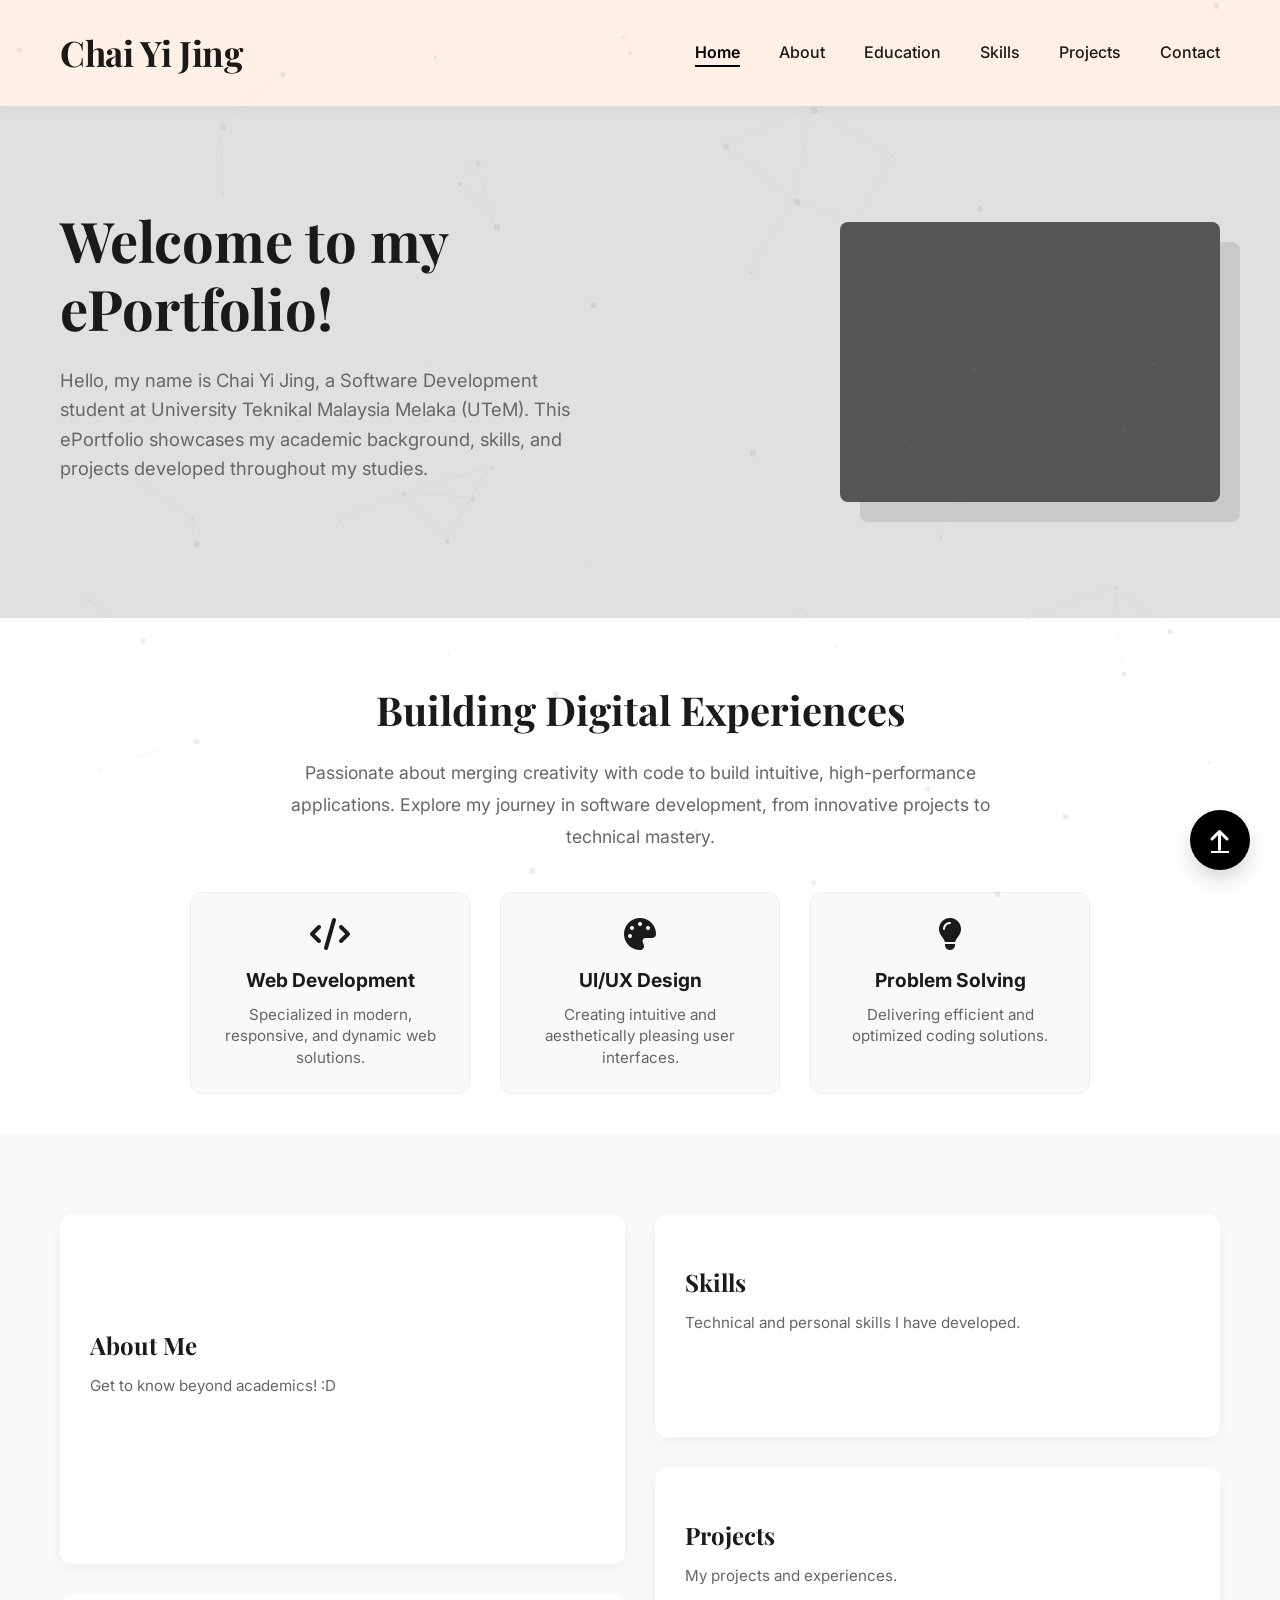
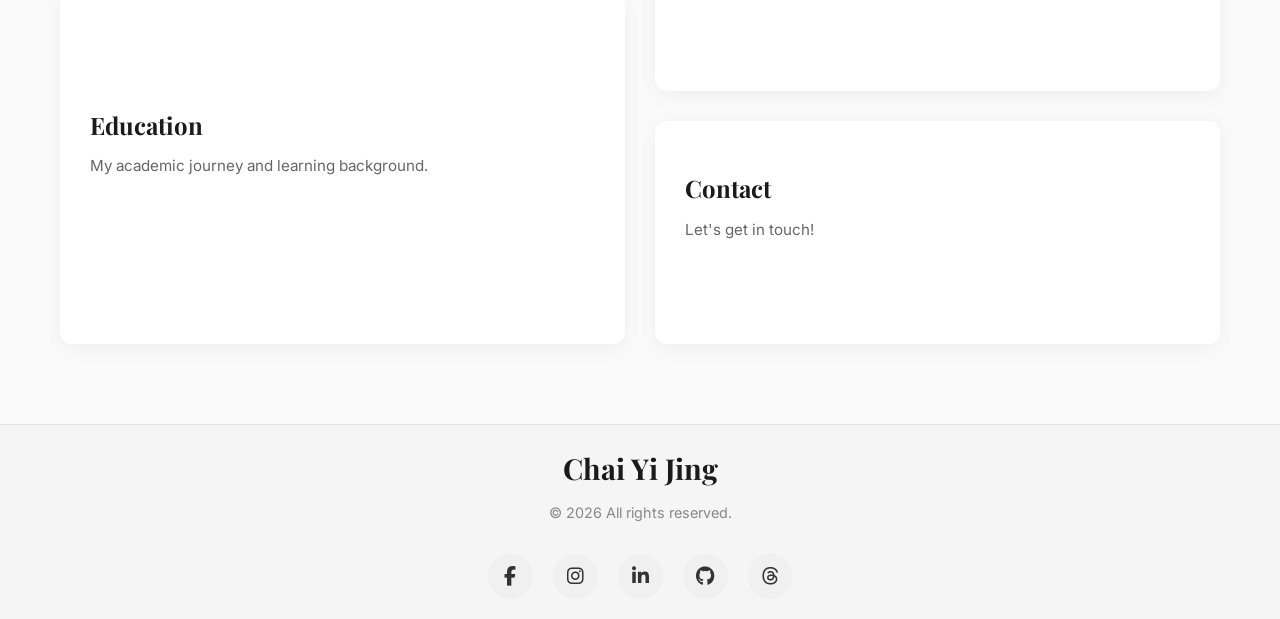
==== commit cd24d51b: "Added back to top feature." ====
--- a/index.html
+++ b/index.html
@@ -43,11 +43,39 @@
                         Melaka (UTeM). This ePortfolio showcases my academic background, skills, and projects developed
                         throughout my studies.
                     </p>
-                    <a href="projects.html" class="btn btn-primary">Explore My Work</a>
                 </div>
                 <div class="hero-image-container">
                     <div class="hero-image-placeholder float-animation">
                         <!-- Placeholder for user image -->
+                    </div>
+                </div>
+            </div>
+        </section>
+
+        <!-- Intro Section -->
+        <section class="intro-section scroll-reveal">
+            <div class="container">
+                <h2>Building Digital Experiences</h2>
+                <p>
+                    Passionate about merging creativity with code to build intuitive, high-performance applications.
+                    Explore my journey in software development, from innovative projects to technical mastery.
+                </p>
+
+                <div class="intro-highlights">
+                    <div class="intro-card">
+                        <i class="fas fa-code"></i>
+                        <h3>Web Development</h3>
+                        <p>Specialized in modern, responsive, and dynamic web solutions.</p>
+                    </div>
+                    <div class="intro-card">
+                        <i class="fas fa-palette"></i>
+                        <h3>UI/UX Design</h3>
+                        <p>Creating intuitive and aesthetically pleasing user interfaces.</p>
+                    </div>
+                    <div class="intro-card">
+                        <i class="fas fa-lightbulb"></i>
+                        <h3>Problem Solving</h3>
+                        <p>Delivering efficient and optimized coding solutions.</p>
                     </div>
                 </div>
             </div>
@@ -62,14 +90,14 @@
                         <div class="card-content">
                             <h3>About Me</h3>
                             <p>Get to know beyond academics! :D</p>
-                            <span class="arrow">→</span>
+                            <a href="about.html" class="arrow-link"><span class="arrow">→</span></a>
                         </div>
                     </div>
                     <div class="grid-item item-large scroll-reveal">
                         <div class="card-content">
                             <h3>Education</h3>
                             <p>My academic journey and learning background.</p>
-                            <span class="arrow">→</span>
+                            <a href="education.html" class="arrow-link"><span class="arrow">→</span></a>
                         </div>
                     </div>
                 </div>
@@ -80,21 +108,21 @@
                         <div class="card-content">
                             <h3>Skills</h3>
                             <p>Technical and personal skills I have developed.</p>
-                            <span class="arrow">→</span>
+                            <a href="skills.html" class="arrow-link"><span class="arrow">→</span></a>
                         </div>
                     </div>
                     <div class="grid-item item-medium scroll-reveal">
                         <div class="card-content">
                             <h3>Projects</h3>
                             <p>My projects and experiences.</p>
-                            <span class="arrow">→</span>
+                            <a href="projects.html" class="arrow-link"><span class="arrow">→</span></a>
                         </div>
                     </div>
                     <div class="grid-item item-medium scroll-reveal">
                         <div class="card-content">
                             <h3>Contact</h3>
                             <p>Let's get in touch!</p>
-                            <span class="arrow">→</span>
+                            <a href="contact.html" class="arrow-link"><span class="arrow">→</span></a>
                         </div>
                     </div>
                 </div>
@@ -119,12 +147,10 @@
                 <a href="https://www.threads.com/@yijing_2003?igshid=NTc4MTIwNjQ2YQ==" class="circle" title="Threads"
                     target="_blank" rel="noopener noreferrer"><i class="fa-brands fa-threads"></i></a>
             </div>
-            <!-- Chat icon -->
-            <div class="chat-icon">
-                <svg width="24" height="24" viewBox="0 0 24 24" fill="white" xmlns="http://www.w3.org/2000/svg">
-                    <path d="M20 2H4C2.9 2 2 2.9 2 4V22L6 18H20C21.1 18 22 17.1 22 16V4C22 2.9 21.1 2 20 2Z" />
-                </svg>
-            </div>
+            <!-- Scroll to Top Button -->
+            <a href="#" class="chat-icon scroll-top" title="Scroll to Top" style="color: white; font-size: 1.5rem;">
+                <i class="fas fa-arrow-up"></i>
+            </a>
         </div>
     </footer>
     <script src="js/script.js"></script>
--- a/css/style.css
+++ b/css/style.css
@@ -251,6 +251,9 @@
     display: flex;
     flex-direction: column;
     justify-content: center;
+    align-items: stretch !important;
+    /* Force full width content */
+    text-align: left;
 }
 
 .grid-item:hover {
@@ -261,6 +264,7 @@
 .item-large {
     flex: 1;
     min-height: 350px;
+    text-align: left;
 }
 
 .item-medium {
@@ -270,6 +274,8 @@
 
 .card-content {
     padding: 30px;
+    text-align: left !important;
+    width: 100%;
 }
 
 .card-content h3 {
@@ -2723,4 +2729,117 @@
     .contact-hero {
         padding-top: 140px;
     }
-}+}
+
+/* Intro Section */
+.intro-section {
+    padding: 60px 20px 40px;
+    text-align: center;
+    background-color: #fff;
+}
+
+.intro-section h2 {
+    font-size: 2.5rem;
+    margin-bottom: 15px;
+    color: var(--primary-color);
+    font-family: var(--font-heading);
+}
+
+.intro-section p {
+    max-width: 700px;
+    margin: 0 auto;
+    color: var(--secondary-color);
+    font-size: 1.1rem;
+    line-height: 1.8;
+}
+
+
+/* Intro Highlights */
+.intro-highlights {
+    display: flex;
+    justify-content: center;
+    gap: 30px;
+    margin-top: 40px;
+    flex-wrap: wrap;
+}
+
+.intro-card {
+    background: #f9f9f9;
+    padding: 25px;
+    border-radius: 12px;
+    width: 280px;
+    text-align: center;
+    transition: transform 0.3s ease, box-shadow 0.3s ease;
+    border: 1px solid #eee;
+}
+
+.intro-card:hover {
+    transform: translateY(-5px);
+    box-shadow: 0 10px 20px rgba(0, 0, 0, 0.08);
+    background: #fff;
+    border-color: var(--accent-color);
+}
+
+.intro-card i {
+    font-size: 2rem;
+    color: var(--primary-color);
+    margin-bottom: 15px;
+}
+
+.intro-card h3 {
+    font-size: 1.2rem;
+    margin-bottom: 8px;
+    color: var(--primary-color);
+}
+
+.intro-card p {
+    font-size: 0.95rem;
+    color: #666;
+    line-height: 1.4;
+}
+
+
+/* Grid Link Wrapper */
+.grid-link {
+    display: block;
+    width: 100%;
+    height: 100%;
+    text-decoration: none;
+    color: inherit;
+}
+
+
+/* Center Align Left Column Cards (About & Education) */
+.grid-column.left .card-content {
+    text-align: center;
+    display: flex;
+    flex-direction: column;
+    justify-content: center;
+    align-items: center;
+    height: 100%;
+}
+
+.grid-column.left .arrow {
+    margin-top: 15px;
+    display: inline-block;
+}
+
+
+/* Arrow Navigation Links */
+.arrow-link {
+    text-decoration: none;
+    color: inherit;
+    display: inline-block;
+    transition: transform 0.3s ease;
+}
+
+.arrow-link:hover {
+    transform: translateX(5px);
+    color: var(--accent-color);
+}
+
+/* FIX: Force left alignment for About/Education boxes override */
+.grid-column.left .card-content {
+    text-align: left !important;
+    align-items: flex-start !important;
+}
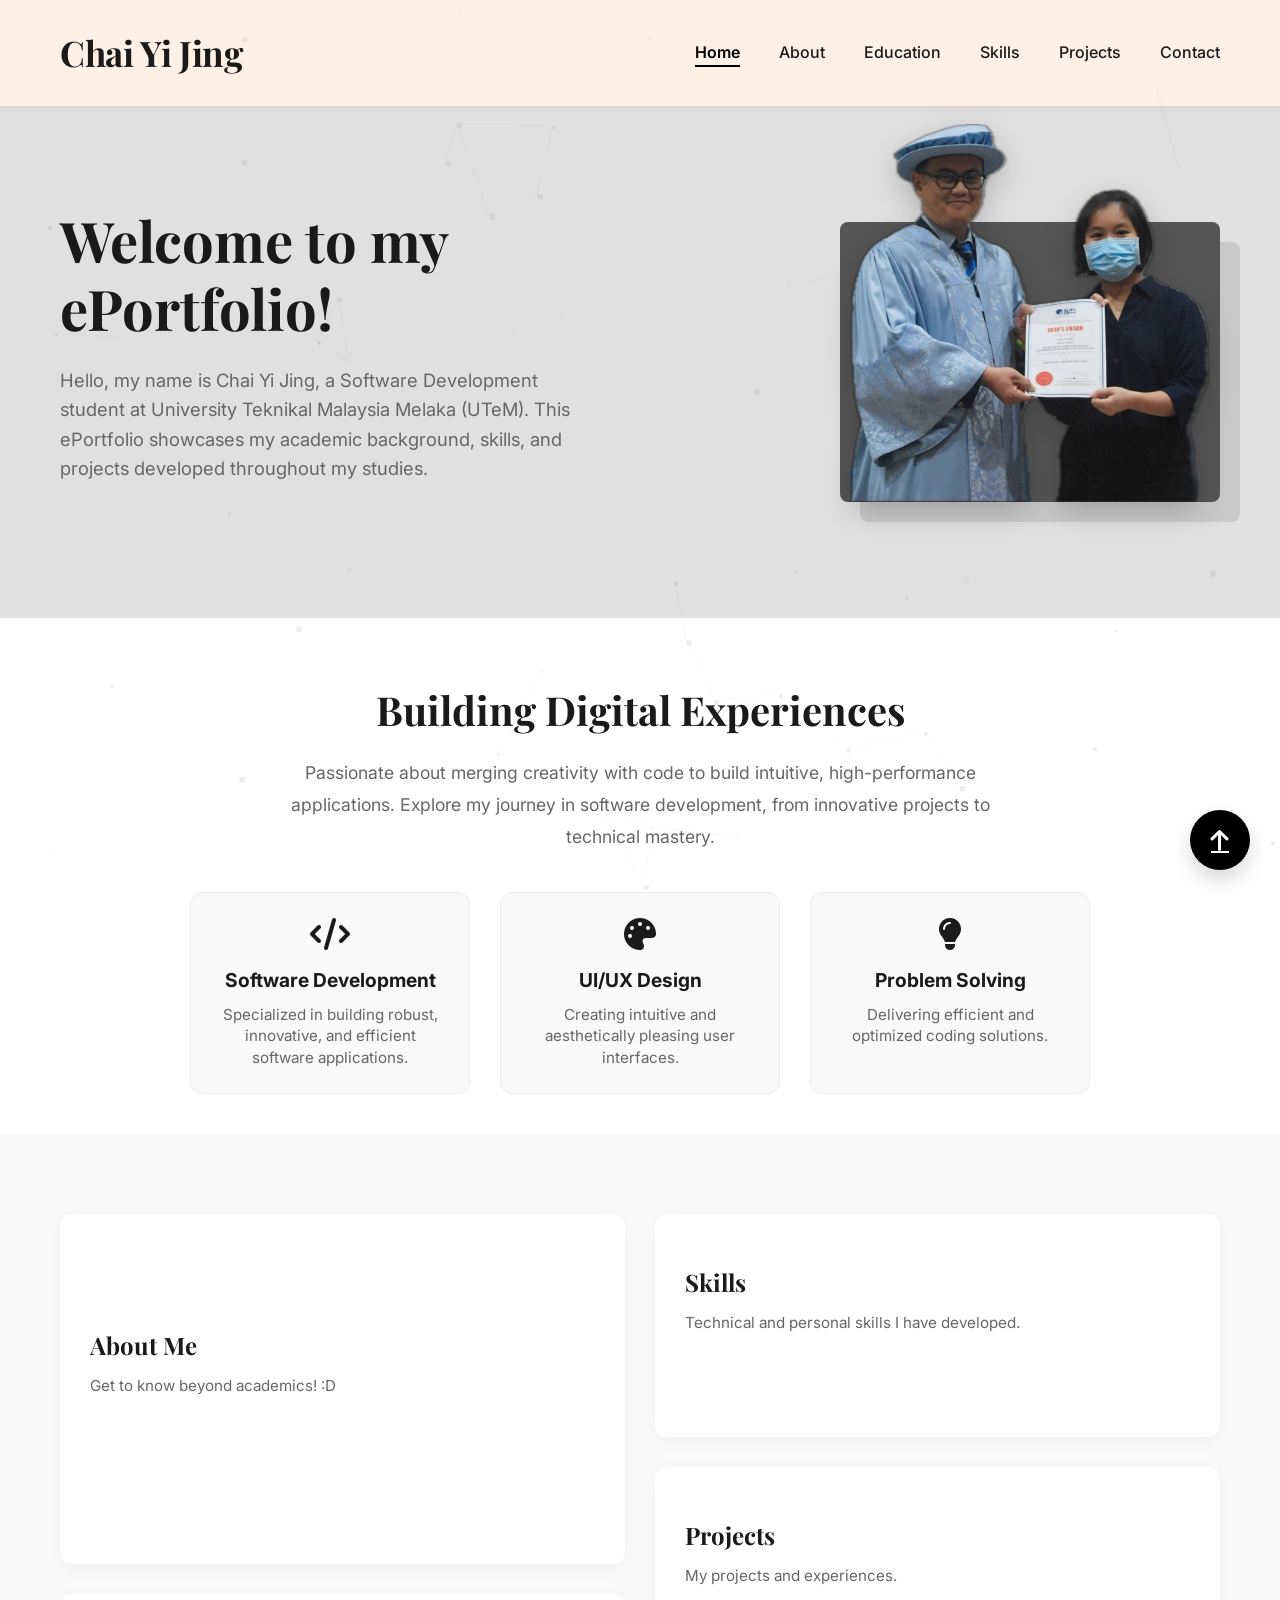
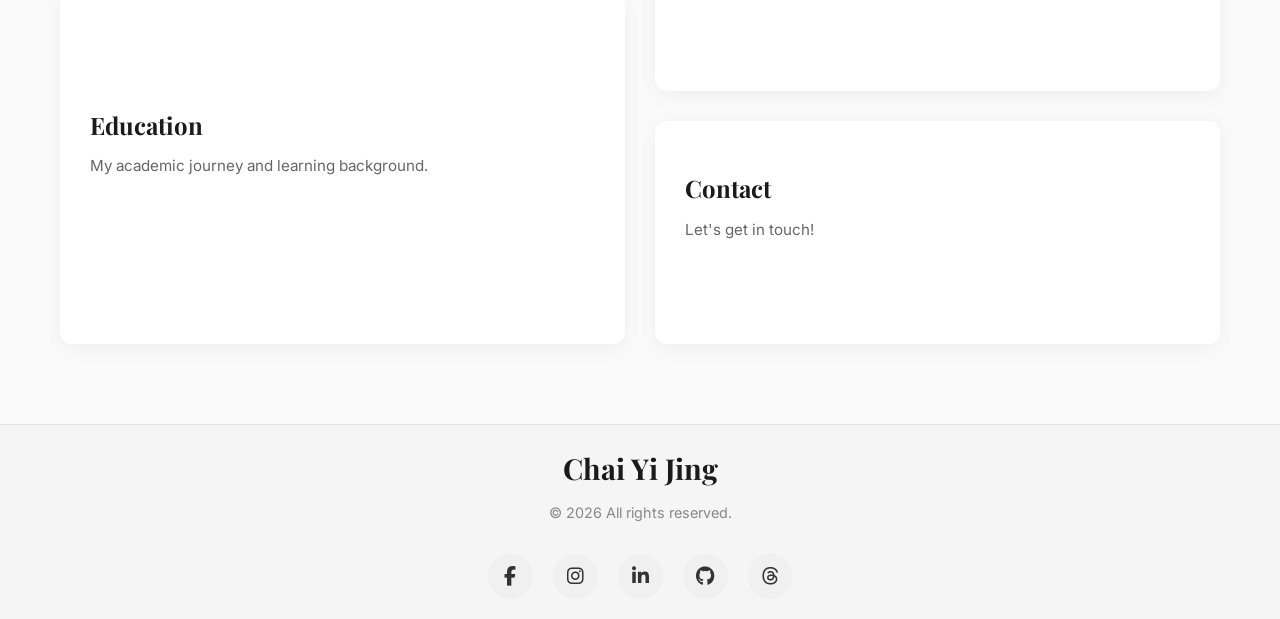
==== commit a8401e04: "Added content and photos to each pages except for projects page." ====
--- a/index.html
+++ b/index.html
@@ -47,6 +47,7 @@
                 <div class="hero-image-container">
                     <div class="hero-image-placeholder float-animation">
                         <!-- Placeholder for user image -->
+                        <img src="images/profile.webp" alt="Chai Yi Jing" class="hero-profile-img">
                     </div>
                 </div>
             </div>
@@ -64,8 +65,8 @@
                 <div class="intro-highlights">
                     <div class="intro-card">
                         <i class="fas fa-code"></i>
-                        <h3>Web Development</h3>
-                        <p>Specialized in modern, responsive, and dynamic web solutions.</p>
+                        <h3>Software Development</h3>
+                        <p>Specialized in building robust, innovative, and efficient software applications.</p>
                     </div>
                     <div class="intro-card">
                         <i class="fas fa-palette"></i>
@@ -86,45 +87,45 @@
             <div class="container">
                 <!-- Left Column -->
                 <div class="grid-column left">
-                    <div class="grid-item item-large scroll-reveal">
+                    <a href="about.html" class="grid-item item-large scroll-reveal">
                         <div class="card-content">
                             <h3>About Me</h3>
                             <p>Get to know beyond academics! :D</p>
-                            <a href="about.html" class="arrow-link"><span class="arrow">→</span></a>
+                            <span class="arrow-link"><span class="arrow">→</span></span>
                         </div>
-                    </div>
-                    <div class="grid-item item-large scroll-reveal">
+                    </a>
+                    <a href="education.html" class="grid-item item-large scroll-reveal">
                         <div class="card-content">
                             <h3>Education</h3>
                             <p>My academic journey and learning background.</p>
-                            <a href="education.html" class="arrow-link"><span class="arrow">→</span></a>
+                            <span class="arrow-link"><span class="arrow">→</span></span>
                         </div>
-                    </div>
+                    </a>
                 </div>
 
                 <!-- Right Column -->
                 <div class="grid-column right">
-                    <div class="grid-item item-medium scroll-reveal">
+                    <a href="skills.html" class="grid-item item-medium scroll-reveal">
                         <div class="card-content">
                             <h3>Skills</h3>
                             <p>Technical and personal skills I have developed.</p>
-                            <a href="skills.html" class="arrow-link"><span class="arrow">→</span></a>
+                            <span class="arrow-link"><span class="arrow">→</span></span>
                         </div>
-                    </div>
-                    <div class="grid-item item-medium scroll-reveal">
+                    </a>
+                    <a href="projects.html" class="grid-item item-medium scroll-reveal">
                         <div class="card-content">
                             <h3>Projects</h3>
                             <p>My projects and experiences.</p>
-                            <a href="projects.html" class="arrow-link"><span class="arrow">→</span></a>
+                            <span class="arrow-link"><span class="arrow">→</span></span>
                         </div>
-                    </div>
-                    <div class="grid-item item-medium scroll-reveal">
+                    </a>
+                    <a href="contact.html" class="grid-item item-medium scroll-reveal">
                         <div class="card-content">
                             <h3>Contact</h3>
                             <p>Let's get in touch!</p>
-                            <a href="contact.html" class="arrow-link"><span class="arrow">→</span></a>
+                            <span class="arrow-link"><span class="arrow">→</span></span>
                         </div>
-                    </div>
+                    </a>
                 </div>
             </div>
         </section>
--- a/css/style.css
+++ b/css/style.css
@@ -217,6 +217,24 @@
     box-shadow: 20px 20px 0px rgba(0, 0, 0, 0.1);
     /* Decorative shadow offset */
     animation: float 6s ease-in-out infinite;
+    position: relative;
+    /* Ensure it's a positioning context */
+    overflow: visible;
+    /* Allow the head to pop out */
+}
+
+.hero-profile-img {
+    position: absolute;
+    bottom: 0;
+    left: 50%;
+    transform: translateX(-50%);
+    height: 135%;
+    /* Taller than the box so head sticks out */
+    object-fit: contain;
+    filter: drop-shadow(0 10px 15px rgba(0, 0, 0, 0.2));
+    /* Shadow for depth */
+    pointer-events: none;
+    /* Let clicks pass through if needed */
 }
 
 /* Grid Section */
@@ -254,6 +272,8 @@
     align-items: stretch !important;
     /* Force full width content */
     text-align: left;
+    text-decoration: none;
+    color: inherit;
 }
 
 .grid-item:hover {
@@ -368,6 +388,8 @@
     box-shadow: 0 10px 20px rgba(0, 0, 0, 0.15);
     cursor: pointer;
     transition: transform 0.3s;
+    z-index: 9999;
+    /* Ensure it stays on top of everything */
 }
 
 .chat-icon:hover {
@@ -1025,14 +1047,15 @@
     overflow: hidden;
     /* Hide horizontal overflow */
     display: flex;
-    align-items: center;
+    align-items: flex-start;
+    /* Align to top to better control vertical spacing */
 }
 
 /* Floating Header Overlay (Centered) */
 .timeline-overlay-header {
     position: absolute;
-    top: 5px;
-    /* Use minimal top space */
+    top: 20px;
+    /* Clean text from sticky header */
     left: 50%;
     transform: translateX(-50%);
     z-index: 10;
@@ -1085,7 +1108,9 @@
     padding-left: 10vw;
     position: relative;
     /* Move timeline down significantly to clear header */
-    margin-top: 140px;
+    margin-top: 190px;
+    transform: scale(0.9);
+    transform-origin: left top;
 }
 
 /* Horizontal Line */
@@ -1331,11 +1356,11 @@
 }
 
 .memories-grid {
-    display: flex;
-    justify-content: center;
-    flex-wrap: wrap;
+    display: grid;
+    grid-template-columns: repeat(auto-fit, minmax(280px, 1fr));
     gap: 50px;
     padding-top: 40px;
+    justify-items: center;
 }
 
 .polaroid {
@@ -1398,6 +1423,20 @@
     border: 1px solid #eee;
 }
 
+.polaroid-image img {
+    width: 100%;
+    height: 100%;
+    object-fit: cover;
+    transition: transform 0.3s ease;
+    /* Smooth scaling if needed */
+}
+
+/* Hover: Show full image */
+.polaroid:hover .polaroid-image img {
+    object-fit: contain !important;
+    background-color: #f8f8f8;
+}
+
 .polaroid-caption {
     font-family: 'Playfair Display', serif;
     /* Handwriting vibe */
@@ -1444,8 +1483,8 @@
     }
 
     .memories-grid {
-        flex-direction: column;
-        align-items: center;
+        grid-template-columns: 1fr;
+        justify-items: center;
     }
 
     .polaroid {
@@ -1489,7 +1528,8 @@
     overflow: hidden;
 }
 
-.interest-image-placeholder img {
+.interest-image-placeholder img,
+.interest-image-placeholder video {
     width: 100%;
     height: 100%;
     object-fit: cover;
@@ -2843,3 +2883,117 @@
     text-align: left !important;
     align-items: flex-start !important;
 }
+
+
+/* Values Section by Antigravity */
+.values-section {
+    padding: 80px 0;
+    background-color: #fafafa;
+}
+
+.values-grid {
+    display: grid;
+    grid-template-columns: repeat(auto-fit, minmax(300px, 1fr));
+    gap: 30px;
+    justify-content: center;
+}
+
+.value-card {
+    background: white;
+    border-radius: 12px;
+    overflow: hidden;
+    box-shadow: 0 4px 20px rgba(0, 0, 0, 0.05);
+    transition: transform 0.4s ease, box-shadow 0.4s ease;
+}
+
+.value-card:hover {
+    transform: translateY(-10px);
+    box-shadow: 0 15px 30px rgba(0, 0, 0, 0.1);
+}
+
+.value-image-placeholder {
+    width: 100%;
+    height: 200px;
+    background-color: #eee;
+    display: flex;
+    align-items: center;
+    justify-content: center;
+    color: #888;
+    font-size: 1.1rem;
+    font-weight: 500;
+}
+
+.value-content {
+    padding: 25px;
+    text-align: center;
+}
+
+.value-content h4 {
+    font-family: var(--font-heading);
+    font-size: 1.5rem;
+    margin-bottom: 10px;
+    color: var(--text-color);
+}
+
+.value-content p {
+    color: var(--secondary-color);
+    font-size: 1rem;
+    line-height: 1.6;
+}
+
+
+/* Icon-Based Values Section Override */
+.value-card {
+    padding: 40px 30px;
+    text-align: center;
+}
+
+.value-icon {
+    font-size: 3.5rem;
+    color: #333;
+    margin-bottom: 25px;
+    display: inline-block;
+}
+
+.value-content {
+    padding: 0;
+}
+
+.value-content h4 {
+    margin-bottom: 15px;
+}
+
+
+/* Result Counters */
+.result-counter-box {
+    text-align: center;
+    padding: 10px;
+    background: white;
+    border-radius: 12px;
+    box-shadow: 0 4px 15px rgba(0, 0, 0, 0.05);
+    border: 1px solid rgba(0, 0, 0, 0.05);
+    min-width: 100px;
+}
+
+.counter-value {
+    font-size: 1.8rem;
+    font-weight: 700;
+    color: var(--primary-color);
+    display: inline-block;
+}
+
+.counter-suffix {
+    font-size: 1.1rem;
+    font-weight: 600;
+    color: var(--text-color);
+    margin-left: 2px;
+}
+
+.counter-label {
+    display: block;
+    font-size: 0.75rem;
+    color: var(--secondary-color);
+    margin-top: 5px;
+    text-transform: uppercase;
+    letter-spacing: 1px;
+}
